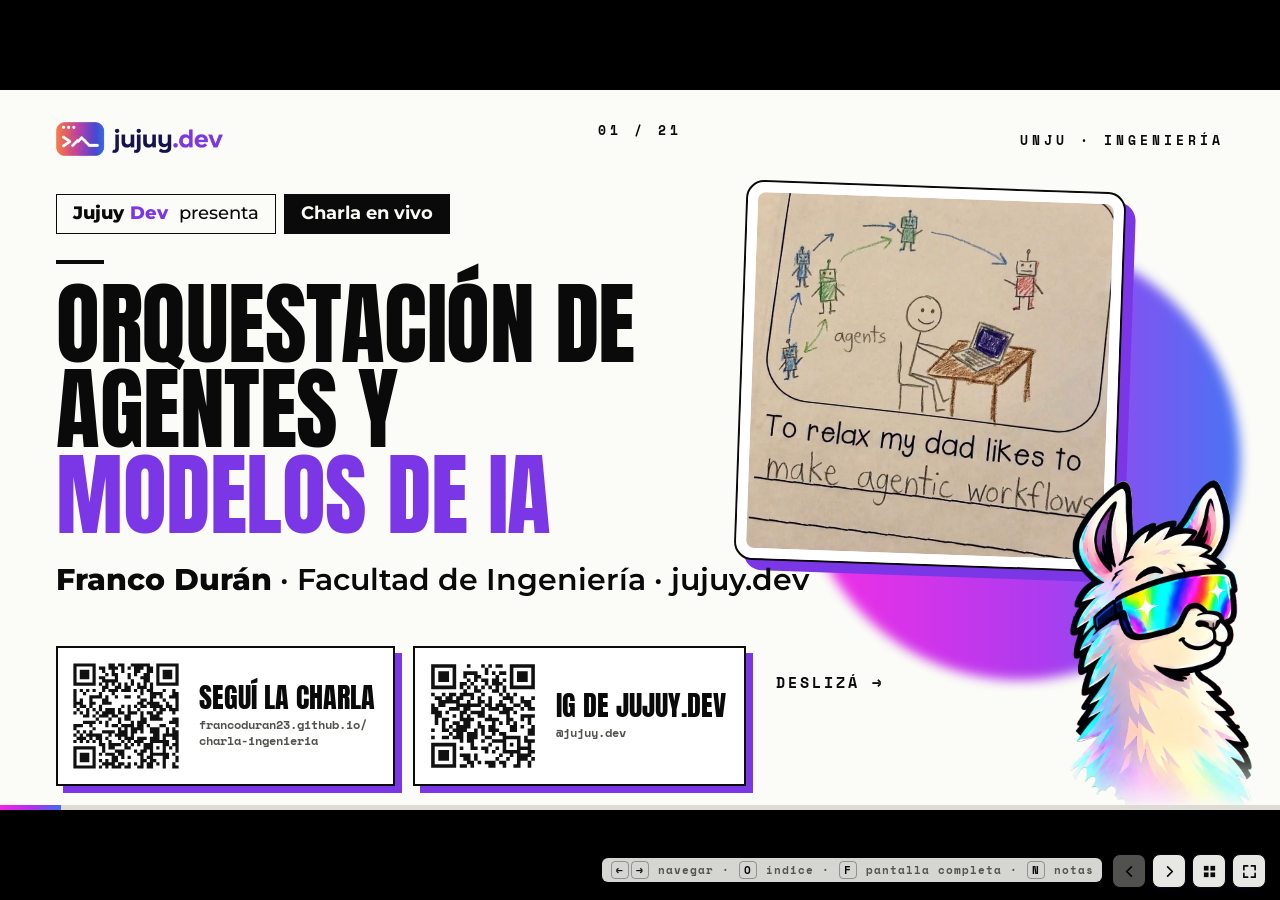
==== index.html @ 11186056 "Saca slide Plot twist" ====
<!doctype html><html lang="es-AR"><head><meta charset="utf-8"><meta name="viewport" content="width=device-width,initial-scale=1">
<title>Orquestación de agentes y modelos de IA — Franco Durán · Facultad de Ingeniería · jujuy.dev</title>
<meta name="description" content="Orquestación de agentes y modelos de IA — charla de Franco Durán (jujuy.dev) en la Facultad de Ingeniería de la UNJu.">
<meta property="og:title" content="Orquestación de agentes y modelos de IA — Franco Durán · jujuy.dev">
<link rel="icon" href="assets/jujuydev-isotipo.png">
<link rel="stylesheet" href="base.css?v=44"><link rel="stylesheet" href="charla.css?v=44">
<style>
/* 01 */
.s01 .copy{position:absolute;left:56px;top:104px;width:760px;z-index:3}
.s01 .tags{margin-bottom:26px}
.s01 h1{font-size:90px;margin-top:18px;line-height:.95}
.s01 .sub{margin-top:22px}
.s01 .orb{width:440px;height:440px;right:40px;top:150px;opacity:.95}
.s01 .photo{right:160px;top:96px;width:380px;height:380px;z-index:2;background:#fff;border:2px solid var(--ink);border-radius:var(--radius-tile);box-shadow:10px 10px 0 var(--violet);transform:rotate(2deg);overflow:visible}
.s01 .photo img{object-fit:contain;padding:10px;box-sizing:border-box;background:#fff;border-radius:var(--radius-tile)}
.s01 .llama{right:28px;bottom:0;height:330px;-webkit-mask-image:linear-gradient(180deg,#000 80%,transparent);mask-image:linear-gradient(180deg,#000 80%,transparent)}
.s01 .hint{position:absolute;left:776px;bottom:118px}
.s01 .qrs{position:absolute;left:56px;top:556px;display:flex;gap:18px;z-index:4}
.s01 .qr{display:flex;align-items:center;gap:14px;margin:0;background:#fff;border:2px solid var(--ink);padding:9px 18px 9px 9px;box-shadow:7px 7px 0 var(--violet)}
.s01 .qr img{display:block;width:118px;height:118px;image-rendering:pixelated;flex:none}
.s01 .qr b{display:block;white-space:nowrap;font:400 28px/1 var(--font-condensed);text-transform:uppercase}
.s01 .qr small{display:block;margin-top:6px;font:700 12px/1.3 var(--font-mono);color:var(--ink-muted)}
/* 03 */
.s03 .photo{left:56px;top:110px;width:360px;height:380px}
.s03 .photo img{object-position:40% 30%}
.s03 .orb{width:220px;height:220px;left:250px;top:340px;z-index:0}
.s03 .right{position:absolute;left:460px;top:100px;right:56px}
.s03 h2{font-size:80px}
.s03 .age{margin-top:10px}
.s03 ul{list-style:none;margin-top:18px;display:flex;flex-direction:column;gap:7px}
.s03 li{display:flex;gap:14px;align-items:baseline;font:600 22px/1.25 var(--font-sans)}
.s03 li i{font:700 13px/1 var(--font-mono);letter-spacing:2px;color:var(--violet);font-style:normal;min-width:30px}
.s03 li b{font-weight:800}
.s03 .wall{position:absolute;left:56px;right:56px;top:516px;display:flex;gap:22px;align-items:flex-start}
.s03 .grp{display:flex;flex-direction:column;gap:8px}
.s03 .grp .mono{font-size:12px;letter-spacing:3px;border-top:3px solid var(--ink);padding-top:8px}
.s03 .grp .mono.v{border-color:var(--violet);color:var(--violet)}
.s03 .grp .row{display:flex;gap:10px}
.s03 .lg{position:relative;width:120px;height:96px;border-radius:14px;background:var(--paper-raised);box-shadow:var(--shadow-tile);border:1.5px solid var(--line-soft)}
.s03 .lg img{object-fit:contain;padding:12px;background:var(--paper-raised)}
.s03 .lg.missing{display:none}
.s03 .lg.wide{width:158px}.s03 .lg.cj{width:164px;border:2px solid var(--violet);gap:8px}.s03 .lg.cj img{padding:0!important;width:58px!important;height:auto!important;max-height:44px!important;flex:none}.s03 .lg.cj b{font:800 19px/1 var(--font-sans);letter-spacing:-.5px}.s03 .lg.rip{width:130px}
.s03 .lg.missing .ph{padding:6px;gap:4px}
.s03 .lg.missing .ph b{font:400 22px/1 var(--font-condensed)}
.s03 .lg.missing .ph small{font-size:9px;letter-spacing:1px}
.s03 .lg.jdlogo{width:200px;display:flex;align-items:center;justify-content:center;border:2px solid var(--violet)}
.s03 .lg.jdlogo img{width:170px;height:auto;padding:0}
/* 05 */
.s05 .titletag{position:absolute;left:56px;top:96px;z-index:80;background:var(--ink);color:var(--on-ink);padding:14px 22px 10px;box-shadow:8px 8px 0 var(--violet);transform:rotate(-1.5deg)}
.s05 .titletag h2{font-size:66px;line-height:1}
.s05 .titletag .hl{color:var(--violet-soft)}
.s05 .logo{z-index:81;background:var(--paper);padding:4px 8px;border-radius:8px;left:48px}
.s05 .boom{position:absolute;inset:0;z-index:2}
.pol{position:absolute;margin:0;background:#fff;padding:9px 9px 34px;border-radius:14px;box-shadow:0 12px 26px rgba(20,19,77,.22),0 2px 4px rgba(0,0,0,.08);
 opacity:0;transform:translate(var(--fx),var(--fy)) scale(.15) rotate(0deg);transition:opacity .25s ease var(--d),transform .6s cubic-bezier(.2,1.5,.4,1) var(--d)}
.pol.on{opacity:1;transform:translate(0,0) scale(1) rotate(var(--r))}
.pol .media{position:relative;inset:auto;width:100%;height:100%;border-radius:9px;box-shadow:none}
.pol figcaption{position:absolute;left:10px;right:10px;bottom:7px;font:700 12px/1.15 var(--font-sans);white-space:nowrap;overflow:hidden;text-overflow:ellipsis}
.pol.fr{padding-bottom:12px}.pol.fr figcaption{display:none}.pol.fr:has(figcaption:not(:empty)){padding-bottom:40px}.pol.fr:has(figcaption:not(:empty)) figcaption{display:block;font-size:15px;font-weight:800;bottom:11px}.s05 .pol:has(.media.missing){display:none}
.pol.hi{padding-bottom:40px}.pol.hi figcaption{font-size:14px;bottom:9px;font-weight:800}
.pol.hi .media.missing{border:0;background:linear-gradient(135deg,var(--ink),var(--plum))}
.pol.hi .media.missing .ph b{color:#fff;font-size:24px}.pol.hi .media.missing .ph small{color:#b9b6c3;font-size:9px}
.pol .media.fancy.missing{border:0;background:var(--orb)}
.pol .media.fancy.missing .ph{padding:8px;gap:2px;background:url(assets/jujuydev-llama-hd.webp) center 80%/auto 120% no-repeat}
.pol .media.fancy.missing .ph b{font-size:44px;color:#fff;text-shadow:0 2px 0 rgba(0,0,0,.35);align-self:flex-start;margin:auto auto 0 0}
.pol .media.fancy.missing .ph small{display:none}
.pol .media.missing .ph{padding:10px 10px 12px;gap:4px}
.s03 .lg{width:96px;height:84px}.s03 .lg.jdlogo{width:176px}.s03 .lg.jdlogo img{width:150px}.s03 .wall{gap:16px}.s03 .grp .row{gap:8px}
.s03 .lg:not(.jdlogo){display:flex;align-items:center;justify-content:center;overflow:hidden}.s03 .lg:not(.jdlogo) img{position:static;display:block;max-width:100%;max-height:100%;width:auto;height:auto;padding:14px;box-sizing:border-box;object-fit:contain}.s03 .lg.wide{width:158px}.s03 .lg.cj{width:164px;border:2px solid var(--violet);gap:8px}.s03 .lg.cj img{padding:0!important;width:58px!important;height:auto!important;max-height:44px!important;flex:none}.s03 .lg.cj b{font:800 19px/1 var(--font-sans);letter-spacing:-.5px}.s03 .lg.rip{width:130px}
.s03 .lg.missing .ph b{font-size:20px}
.pol.hi .media.missing .ph b{font-size:17px;line-height:1.1}.pol.hi .media.missing .ph small{display:none}
.pol.hi .media.missing .ph:before{content:"📸";font-size:28px}
.s14 .neq{position:relative;display:inline-block}.s14 .neq:after{content:"";position:absolute;left:46%;top:8%;bottom:8%;width:5px;background:currentColor;transform:rotate(28deg)}
.s16 .chaos .q{left:230px;top:206px}
.slide figure.media.missing{display:none!important}
/* 06 */
.s06 .kick{position:absolute;left:56px;top:110px}
.s06 h2{position:absolute;left:56px;top:168px;width:820px;font-size:88px}
.s06 .lol{position:absolute;left:56px;top:372px;font:600 28px/1 var(--font-sans);color:var(--ink-muted)}
.s06 .list{position:absolute;left:56px;right:56px;bottom:60px}
.s06 .list .mono{margin-bottom:16px}
.s06 .chips{display:flex;gap:14px}
.s06 .chips .tag{font:400 36px/1 var(--font-condensed);text-transform:uppercase;padding:16px 24px;letter-spacing:0}
.s06 .chips .tag:before{content:"✓";font:700 22px/1 var(--font-mono);color:var(--violet);margin-right:6px}.s06 .chips .tag--violet:before{color:#fff}
.s06 .orb{width:300px;height:300px;right:70px;top:110px}
.s06 .llama{right:90px;top:70px;height:340px;transform:rotate(-6deg)}
.s06 .sticker{right:310px;top:110px}
/* 07 */
.s07 .q{position:absolute;left:56px;top:110px;width:600px}
.s07 .q h2{font-size:84px}
.s07 .a{position:absolute;left:56px;top:380px;width:600px}
.s07 .a .big{font:400 64px/.95 var(--font-condensed);text-transform:uppercase}
.s07 .meme{right:56px;top:116px;width:560px;height:504px}
/* 08 */
.s08 .head h2{font-size:72px}
.s08 .head .lead{margin-top:10px}
.s08 .tl{position:absolute;left:56px;right:56px;top:330px;height:220px}
.s08 .tl .line{position:absolute;left:30px;right:30px;top:30px;height:4px;background:var(--line-soft)}
.s08 .node{position:absolute;top:0;width:176px}
.s08 .node .dot{width:60px;height:60px;border-radius:50%;background:var(--ink);color:var(--on-ink);font:400 30px/60px var(--font-condensed);text-align:center}
.s08 .node p{margin-top:16px;font:700 20px/1.2 var(--font-sans)}
.s08 .node.me .dot{background:var(--orb);width:64px;height:64px;line-height:64px}
.s08 .node.me p{color:var(--violet);font-weight:800}
.s08 .yo{position:absolute;left:80px;top:12px;font-size:22px;padding:6px 12px}
.s08 .punch{position:absolute;left:56px;right:56px;bottom:56px;font:400 54px/1 var(--font-condensed);text-transform:uppercase}
/* 06: timeline vertical a la izquierda + captura grande que cambia en cada paso */
.s08 .tl{left:56px;right:auto;top:262px;width:540px;height:330px}
.s08 .tl .line{left:21px;right:auto;top:20px;bottom:24px;width:4px;height:auto}
.s08 .node{position:absolute;left:0!important;width:540px;display:flex;align-items:center;gap:16px}
.s08 .node:nth-child(2){top:0}.s08 .node:nth-child(3){top:68px}.s08 .node:nth-child(4){top:136px}.s08 .node:nth-child(5){top:204px}.s08 .node:nth-child(6){top:272px}
.s08 .node .dot{flex:none;width:46px;height:46px;font-size:24px;line-height:46px}
.s08 .node.me .dot{width:46px;height:46px;line-height:46px}
.s08 .node p{margin:0;font-size:22px;white-space:nowrap}
.s08 .yo{position:static;flex:none;font-size:18px;padding:5px 10px}
.s08 .shot{left:612px;top:250px;width:614px;height:345px;border-radius:14px;background:transparent;box-shadow:10px 10px 0 var(--violet),var(--shadow-tile)}
.s08 .shot img{object-fit:contain}
.s08 .node.q p.qm{font:400 64px/1 var(--font-condensed);color:var(--violet);margin-top:-6px;text-shadow:4px 4px 0 rgba(123,55,229,.18)}
.s08 .mystery{position:absolute;overflow:hidden;background:var(--ink);border:2px solid var(--ink);display:flex;align-items:center;justify-content:center}
.s08 .mystery .mbar{position:absolute;left:0;right:0;top:0;height:34px;background:#1b1a24;display:flex;align-items:center;gap:7px;padding:0 12px}
.s08 .mystery .mbar i{width:11px;height:11px;border-radius:50%;border:1.5px solid #000;background:#555}
.s08 .mystery b{font:400 230px/1 var(--font-condensed);background:var(--orb);-webkit-background-clip:text;background-clip:text;color:transparent;margin-top:30px}
/* 09 */
.s09 .head h2{font-size:68px}
.s09 ol{position:absolute;left:56px;top:204px;width:540px;list-style:none;display:flex;flex-direction:column;gap:12px}
.s09 li{display:flex;align-items:center;gap:16px;font:400 46px/1 var(--font-condensed);text-transform:uppercase}
.s09 li i{font:700 15px/1 var(--font-mono);font-style:normal;width:40px;height:40px;border:1.5px solid var(--ink);display:flex;align-items:center;justify-content:center}
.s09 li{align-items:flex-start;font-size:42px}.s09 li i{margin-top:2px;flex:none}.s09 li small{display:block;margin-top:4px;font:600 17px/1.25 var(--font-sans);text-transform:none;color:var(--ink-muted);max-width:480px}.s09 li.pum small{color:var(--violet);font-weight:800;font-size:20px}
.s09 li.pum{color:var(--violet)} .s09 li.pum i{background:var(--violet);color:#fff;border-color:var(--violet)}
.s09 .neg{left:560px;top:206px;width:320px;height:440px;transform:rotate(-2deg)}
.s09 .pos{right:56px;top:226px;width:320px;height:440px;transform:rotate(2deg);z-index:2}
.s09 .pos.missing{border-color:var(--violet)}
.s09 .pos{z-index:4}
.s09 .tif{left:700px;top:196px;width:380px;height:500px;z-index:3;border:8px solid #fff;box-shadow:12px 12px 0 var(--violet),var(--shadow-tile);transform-origin:center}
.s09 .tif img{object-position:50% 40%}
.s09 .tif.pop{transform:rotate(2.5deg) scale(.6)}.s09 .tif.pop.on{transform:rotate(2.5deg) scale(1)}
/* 07 paso 1: frases del miedo (anónimas) */
.s09 .fear{position:absolute;z-index:5;width:400px;display:flex;gap:12px;align-items:flex-start;background:var(--paper-raised);border:2px solid var(--ink);border-radius:16px 16px 16px 4px;padding:14px 16px;box-shadow:6px 6px 0 var(--ink);transform:rotate(var(--r)) scale(.6);transition-delay:var(--d)}
.s09 .fear.on{transform:rotate(var(--r)) scale(1)}
.s09 .fear .av{flex:none;width:38px;height:38px;border-radius:50%;background:var(--line-soft);position:relative;overflow:hidden}
.s09 .fear .av:before{content:"";position:absolute;left:12px;top:7px;width:14px;height:14px;border-radius:50%;background:#a9a69e}
.s09 .fear .av:after{content:"";position:absolute;left:6px;top:24px;width:26px;height:22px;border-radius:50%;background:#a9a69e}
.s09 .fear p{font:700 21px/1.25 var(--font-sans)}
.s09 .fear .ic{display:block;margin-top:6px;font:700 12px/1 var(--font-mono);letter-spacing:3px;color:var(--ink-muted)}
.s09:has(.tif.on) .fear.on{opacity:0;transform:rotate(var(--r)) scale(.9);transition-delay:0s}
/* 10 */
.s10 .head h2{font-size:72px}
.s10 .flow{position:absolute;left:56px;top:214px;width:720px;display:flex;flex-direction:column;gap:14px}
.s10 .flow .tag{font:700 25px/1.2 var(--font-sans);padding:11px 20px;align-self:flex-start}
.s10 .flow .tag:nth-child(2){margin-left:40px}.s10 .flow .tag:nth-child(3){margin-left:80px}.s10 .flow .tag:nth-child(4){margin-left:120px}
.s10 .flow .arr{font:700 18px/1 var(--font-mono);color:var(--violet);padding-left:22px}
.s10 .from{position:absolute;left:56px;bottom:112px;width:720px;font:400 40px/1 var(--font-condensed);text-transform:uppercase}
.s10 .end{position:absolute;left:56px;bottom:52px;width:740px}
.s10 .photo{right:66px;top:196px;width:380px;height:420px;transform:rotate(1.5deg);z-index:2}
.s10 .sala{left:930px;top:528px;width:300px;height:170px;transform:rotate(-3deg);z-index:3;border:6px solid #fff}
.s10 .orb{width:220px;height:220px;right:20px;top:150px;z-index:0}
/* 11 */
.s11 .q{position:absolute;left:56px;top:120px;width:620px}
.s11 .q h2{font-size:84px}
.s11 .a{position:absolute;left:56px;top:390px;width:600px}
.s11 .a .lead{font-size:34px}
.s11 .a .big{font:400 92px/.9 var(--font-condensed);text-transform:uppercase;margin-top:8px}
.s11 .meme{right:56px;top:100px;width:500px;height:560px}
.s11 .meme{display:none!important} /* el lugar de la derecha es para los logos */
.s11 .tools{position:absolute;left:700px;right:56px;top:112px;bottom:76px;display:flex;flex-direction:column;justify-content:center;gap:28px}
.s11 .tl{display:flex;align-items:center;gap:30px;padding:26px 34px;border-radius:18px;background:var(--paper-raised);box-shadow:var(--shadow-tile);border:1.5px solid var(--line-soft)}
.s11 .tl.orca{border:2px solid var(--violet);box-shadow:10px 10px 0 var(--violet),var(--shadow-tile)}
.s11 .tl img{width:168px;height:168px;border-radius:30px;display:block;flex:none}
.s11 .tl b{display:block;font:400 76px/1 var(--font-condensed);text-transform:uppercase}
.s11 .tl small{display:block;margin-top:8px;font:700 17px/1 var(--font-mono);letter-spacing:1px;color:var(--ink-muted)}
/* sub-sección agentes */
.ag .credit{position:absolute;left:56px;bottom:22px;font-size:11px;letter-spacing:2px;color:var(--ink-muted);z-index:6}
.ag .head h2{font-size:70px}
.ag .head .lead{margin-top:6px;font-size:24px}
.nbox{position:absolute;z-index:2;border:2px solid var(--ink);background:var(--paper-raised);border-radius:14px;display:flex;align-items:center;justify-content:center;text-align:center;font:400 30px/1 var(--font-condensed);text-transform:uppercase;box-shadow:var(--shadow-tile)}
.nbox.k{background:var(--ink);color:#fff}.nbox.v{background:var(--violet);border-color:var(--violet);color:#fff}
.nbox small{display:block;font:600 16px/1.2 var(--font-sans);text-transform:none;margin-top:4px}
.ag svg.wires{position:absolute;left:0;top:0;width:1280px;height:720px;z-index:1;pointer-events:none}
.ag svg.wires path,.ag svg.wires line{fill:none;stroke:var(--ink);stroke-width:2.5}
.ag svg.wires .vio{stroke:var(--violet)}
.ag svg.wires .dash{stroke-dasharray:7 7}
.ag .colh{position:absolute;font:700 14px/1 var(--font-mono);letter-spacing:4px;text-transform:uppercase}
/* 12 modelo vs agente */
.s12 .divider{position:absolute;left:520px;top:236px;width:2px;height:380px;background:var(--line-soft)}
.s12 .punch{position:absolute;left:56px;right:56px;bottom:62px;font:400 40px/1.05 var(--font-condensed);text-transform:uppercase}
/* 13 harness */
.s13 .left{position:absolute;left:56px;top:110px;width:520px}
.s13 .left .big{font:400 66px/1 var(--font-condensed);text-transform:uppercase}
.s13 .left .big+.big{margin-top:26px}
.s13 .stack{position:absolute;left:640px;right:56px;top:96px;display:flex;flex-direction:column;gap:8px}
.s13 .stack div{display:flex;align-items:center;gap:16px;border-bottom:1.5px solid var(--line-soft);padding:8px 4px;font:400 40px/1 var(--font-condensed);text-transform:uppercase}
.s13 .stack div i{font:700 26px/1 var(--font-mono);font-style:normal;color:var(--violet);width:26px}
.s13 .stack div span{font:600 18px/1.2 var(--font-sans);text-transform:none;color:var(--ink-muted);margin-left:auto;text-align:right}
.s13 .stack .tot{background:var(--ink);color:#fff;border:0;border-radius:12px;padding:12px 16px;margin-top:6px}
.s13 .stack .tot i{color:var(--violet-soft)} .s13 .stack .tot span{color:#d8d6ce}
.s16 .models{position:absolute;left:56px;top:508px;width:540px;z-index:4}
.s16 .models .mh{font-size:12px;letter-spacing:3px;border-top:3px solid var(--ink);padding-top:8px;margin-bottom:12px;width:300px}
.s16 .mchips{display:flex;flex-wrap:wrap;gap:10px 10px;align-items:center}
.s16 .mchips .tag{font-size:18px;padding:7px 12px;transition-delay:var(--d,0s)}
.s16 .mchips .jev{position:relative;font-size:24px;padding:10px 18px;box-shadow:5px 5px 0 var(--ink);transform:rotate(-3deg) scale(.6)}
.s16 .mchips .jev.on{transform:rotate(-3deg) scale(1)}
.s16 .mchips .jev em{position:absolute;left:calc(100% + 14px);top:2px;font:400 20px/1 var(--font-condensed);font-style:normal;text-transform:uppercase;background:var(--ink);color:#fff;padding:5px 9px;transform:rotate(8deg);white-space:nowrap}
/* 14 orquestar */
.s14 .col{position:absolute;top:236px;width:540px;height:300px}
.s14 .no{left:56px}.s14 .si{right:56px}
.s14 .col .colh{left:0;top:0}
.s14 .col svg{position:absolute;left:0;top:30px;width:540px;height:200px}
.s14 .col p{position:absolute;left:0;top:236px;width:540px;font:700 28px/1.2 var(--font-sans)}
.s14 .no p{color:var(--ink-muted);font-style:italic;font-weight:600}
.s14 .si p b{color:var(--violet)}
.s14 .punch{position:absolute;left:56px;right:56px;bottom:56px;display:flex;justify-content:flex-end}
.s14 .punch span{font:400 44px/1 var(--font-condensed);text-transform:uppercase;background:var(--ink);color:#fff;padding:10px 18px;transform:rotate(-1deg)}
.s14 .punch span b{color:var(--violet-soft);font-weight:400}
/* 15 worktrees */
.s15 .boom{position:absolute;left:96px;top:600px;font:400 34px/1 var(--font-condensed);text-transform:uppercase;color:#d23}
.s15 .tagline{position:absolute;right:56px;bottom:56px;font:400 34px/1 var(--font-condensed);text-transform:uppercase}
/* 16 orca */
.s16 .left{position:absolute;left:56px;top:100px;width:500px}
.s16 .left .orca{font:400 96px/1 var(--font-condensed);text-transform:uppercase}
.s16 .left .lead{font-size:26px;margin-top:4px}
.s16 .left .worker{margin-top:20px;border-left:4px solid var(--violet);padding-left:16px;font:600 24px/1.3 var(--font-sans)}
.s16 .left .worker b{font:400 34px/1 var(--font-condensed);text-transform:uppercase;display:block;margin-bottom:4px}
.s16 .chaos{position:absolute;left:600px;top:110px;width:624px;height:250px}
.s16 .chaos .t{position:absolute;font:700 14px/1 var(--font-mono);border:1.5px solid var(--ink);padding:6px 10px;background:var(--paper-raised)}
.s16 .chaos .q{position:absolute;left:150px;top:200px;font:400 40px/1 var(--font-condensed);text-transform:uppercase;color:var(--ink-muted)}
.s16 .panel{position:absolute;left:600px;top:384px;width:624px;height:250px;border:2px solid var(--ink);border-radius:var(--radius-tile);background:var(--paper-raised);box-shadow:var(--shadow-tile);overflow:hidden}
.s16 .panel .ph{position:absolute;left:0;right:0;top:0;height:44px;background:var(--ink);color:#fff;display:flex;align-items:center;padding:0 16px;font:400 24px/1 var(--font-condensed);letter-spacing:1px}
.s16 .panel .cols{position:absolute;left:0;right:0;top:44px;bottom:0;display:flex}
.s16 .panel .cols div{flex:1;border-right:1.5px solid var(--line-soft);display:flex;flex-direction:column;align-items:center;justify-content:center;gap:10px;font:400 44px/1 var(--font-condensed)}
.s16 .panel .cols div:last-child{border-right:0}
.s16 .panel .cols div small{font:700 15px/1 var(--font-sans);background:var(--violet);color:#fff;padding:6px 10px}
/* 15 */
.s18 .head h2{font-size:68px}
.s18 .left{position:absolute;left:56px;top:352px;width:560px}
.s18 .lesson{position:absolute;left:56px;bottom:56px;width:560px;border:2px solid var(--violet);padding:20px 22px;background:var(--paper-raised)}
.s18 .lesson .mono{color:var(--violet);margin-bottom:8px}
.s18 .lesson p{font:700 28px/1.25 var(--font-sans)}
.s18 .meme{right:56px;top:100px;width:540px;height:560px}
.s18 .punch{position:absolute;right:56px;top:250px;width:560px;z-index:5;background:var(--ink);color:#fff;padding:30px 34px;font:400 60px/1.02 var(--font-condensed);text-transform:uppercase;box-shadow:12px 12px 0 var(--violet)}.s18 .punch.pop{transform:rotate(-2deg) scale(.7)}.s18 .punch.pop.on{transform:rotate(-2deg) scale(1)}.s18 .punch .hl{color:#b794ff}
/* 19 comunidades (mapa) */
.s19 .left{position:absolute;left:56px;top:110px;width:380px;z-index:3}
.s19 .left h2{font-size:64px}
.s19 .born{position:absolute;left:56px;bottom:56px;width:370px;font:700 23px/1.3 var(--font-sans);border-left:4px solid var(--violet);padding-left:16px;z-index:3}
.s19 svg.net{position:absolute;left:0;top:0;width:1280px;height:720px;z-index:1}
.s19 svg.net line{stroke:var(--ink);stroke-width:2;stroke-dasharray:6 6;opacity:0;transition:opacity .4s}
.s19 svg.net line.on{opacity:.45}
.s19 .nd{position:absolute;z-index:2;white-space:nowrap}
.s19 .me{font:400 34px/1 var(--font-condensed);text-transform:uppercase;background:var(--ink);color:#fff;padding:14px 22px;border-radius:999px;z-index:3}
.s19 .cm{display:flex;align-items:center;gap:10px;background:var(--paper-raised);border:1.5px solid var(--ink);border-radius:14px;padding:7px 12px 7px 8px;font:800 17px/1 var(--font-sans);box-shadow:var(--shadow-tile)}
.s19 .cm img{height:38px;width:38px;object-fit:contain;border-radius:8px}
.s19 .cm img.wide{width:auto;height:22px;border-radius:0}
.s19 .cm .ini{width:38px;height:38px;border-radius:8px;background:var(--orb);color:#fff;font:400 18px/38px var(--font-condensed);text-align:center}
.s19 .cm.st{border-color:var(--violet);border-width:2px}
.s19 .person{font:700 16px/1 var(--font-sans);background:var(--paper-raised);border:1.5px solid var(--ink);border-radius:999px;padding:8px 14px}
.s19 .jd{background:var(--paper-raised);border:2px solid var(--violet);padding:10px 16px;display:flex;align-items:center;gap:10px;font:800 21px/1 var(--font-sans);box-shadow:var(--shadow-tile);border-radius:14px}
.s19 .jd img{height:32px}
.s19 .orb{width:200px;height:200px;left:760px;top:290px;opacity:.35;z-index:0}
/* 17 */
.s20 .left{position:absolute;left:56px;top:110px;width:540px}
.s20 .lock{width:150px;height:170px;position:relative;transform:scale(.7);transform-origin:0 100%;margin-top:-30px}
.s20 .lock .body{position:absolute;left:0;bottom:0;width:150px;height:110px;background:var(--ink);border-radius:16px;display:flex;align-items:center;justify-content:center}
.s20 .lock .body i{width:22px;height:34px;border-radius:11px;background:var(--paper)}
.s20 .lock .shackle{position:absolute;left:28px;top:0;width:94px;height:110px;border:16px solid var(--ink);border-bottom:0;border-radius:50px 50px 0 0;transform-origin:78px 100%;transition:transform .6s cubic-bezier(.3,1.5,.5,1)}
.s20 .lock.on .shackle{transform:translateY(-26px) rotate(28deg)}
.s20 .lock.on .body{background:var(--violet)}
.s20 .lock .body{transition:background .4s}
.s20 h2{font-size:76px;margin-top:16px}
.s20 .now{margin-top:22px;font-size:28px}
.s20 .right{position:absolute;left:640px;right:56px;top:96px}
.s20 .gb{background:var(--ink);color:#fff;border-radius:var(--radius-tile);padding:20px 24px;display:flex;justify-content:space-between;align-items:center}
.s20 .gb b{font:400 50px/1 var(--font-condensed);text-transform:uppercase;display:flex;align-items:center;gap:14px}.s20 .gb .gbi{width:46px;height:46px;flex:none;display:block}
.s20 .gb span{font:600 19px/1.3 var(--font-sans);text-align:right;color:#d8d6ce}
.s20 .chips{display:flex;flex-wrap:wrap;gap:8px;margin-top:16px}
.s20 .chips .tag{font-size:19px;font-weight:700}.s20 .chips .tag:not(.tag--violet){background:var(--paper-raised)}
/* 18 */
.s21 .head h2{font-size:60px}
.s21 .row{position:absolute;left:56px;right:56px;top:200px;bottom:44px}
.s21 .row .media{top:0;bottom:0;width:calc((100% - 48px)/4)}
.s21 .row{display:flex;gap:16px}.s21 .row .media{position:relative;inset:auto;left:auto;right:auto;flex:1 1 0;height:100%;width:auto}
.s21 .p1{left:0}.s21 .p2{left:calc((100% - 48px)/4 + 16px)}.s21 .p3{left:calc((100% - 48px)/2 + 32px)}.s21 .p4{right:0}
/* 19 */
.s22 .left{position:absolute;left:56px;top:110px;width:700px;z-index:3}
.s22 h2{font-size:96px}
.s22 .lead{margin-top:22px;font-size:27px;width:660px}
.s22 .dare{margin-top:22px;font:400 38px/1.05 var(--font-condensed);text-transform:uppercase;color:var(--violet);width:720px}
.s22 .sign{position:absolute;right:56px;top:172px;display:flex;align-items:center;gap:12px;z-index:3}
.s22 .sign .tag--solid{font-size:24px}
.s22 .orb{width:420px;height:420px;right:40px;top:230px}
.s22 .llama{right:70px;bottom:0;height:470px}
.s22 .gracias{position:absolute;right:56px;top:96px;font:400 64px/1 var(--font-condensed);text-transform:uppercase;z-index:5}
.s25 .par{position:absolute;left:284px;top:262px;width:212px;height:256px;border:2px dashed var(--violet);border-radius:18px;z-index:1}
.s25 .par span{position:absolute;left:50%;top:-15px;transform:translateX(-50%);white-space:nowrap;background:var(--violet);color:#fff;font:700 13px/1 var(--font-mono);letter-spacing:2px;text-transform:uppercase;padding:7px 10px;border-radius:6px}
.s25 .legend{position:absolute;left:56px;right:56px;top:604px;display:grid;grid-template-columns:1fr 1fr 1fr 1.45fr;gap:12px}
.s25 .lg{background:var(--paper-raised);border:1.5px solid var(--line-soft);border-radius:12px;box-shadow:var(--shadow-tile);padding:8px 14px;font:600 15px/1.25 var(--font-sans);color:var(--ink-muted)}
.s25 .lg b{display:block;white-space:nowrap;font:400 21px/1 var(--font-condensed);text-transform:uppercase;color:var(--ink);margin-bottom:4px}
.s25 .lg:last-child b{color:var(--violet)}
.s25 .fix{position:absolute;left:0;right:0;top:532px;width:auto;text-align:center;white-space:nowrap;font:700 14px/1 var(--font-mono);letter-spacing:1px;text-transform:uppercase;color:var(--violet);z-index:3}.s25 .fix{left:auto;right:auto;left:50%;transform:translateX(-50%);background:var(--paper);padding:4px 10px}
.s25 .fix b{display:inline-block;font-size:18px}
.s25 .rv{border-color:var(--violet)}
.s25 .msg{position:absolute;left:0;right:0;top:566px;text-align:center;font:600 22px/1.2 var(--font-sans)}.s25 .msg b{color:var(--violet)}
.fdot.back{animation-name:jd-back}
@keyframes jd-back{0%,55%{offset-distance:0%;opacity:0}58%{opacity:1}84%{opacity:1;offset-distance:100%}88%,100%{offset-distance:100%;opacity:0}}
.s25 .redo{position:absolute;z-index:3;border-radius:14px;pointer-events:none}
.s25 .redo:before{content:"";position:absolute;inset:-7px;border:3px solid var(--violet);border-radius:18px;box-shadow:0 0 22px rgba(123,55,229,.55);opacity:0;animation:jd-redo 3.4s ease-out infinite}
.s25 .redo span{position:absolute;right:-8px;top:-14px;background:var(--violet);color:#fff;font:700 11px/1 var(--font-mono);letter-spacing:1px;text-transform:uppercase;padding:4px 6px;border-radius:5px;opacity:0;animation:jd-redo 3.4s ease-out infinite}
@keyframes jd-redo{0%,84%{opacity:0}88%,97%{opacity:1}100%{opacity:0}}
.s25 .spin{animation:jd-spin 1.3s linear infinite}
@keyframes jd-spin{to{transform:rotate(360deg)}}
/* ── animaciones en loop (solo en la slide activa; corren siempre, también con “Reducir movimiento”: es una charla) ── */
.s14 .whip{position:absolute;left:40px;top:522px;width:540px;height:187px;overflow:visible;z-index:3}
.whip .arm{transform-box:view-box;transform-origin:74px 90px;animation:jd-arm 2.4s cubic-bezier(.5,0,.3,1) infinite}
.whip .chas{transform-box:view-box;transform-origin:205px 45px;animation:jd-chas 2.4s ease-out infinite}
.whip .bot{animation:jd-jump 2.4s ease-out infinite;animation-delay:calc(var(--i)*.04s)}
.whip .drop{animation:jd-drop 2.4s ease-out infinite;animation-delay:calc(var(--i)*.04s)}
.whip .pg{transform-box:fill-box;transform-origin:0 50%;animation:jd-prog 2.4s linear infinite;animation-delay:calc(var(--i)*-.05s)}
.whip .key{animation:jd-key .32s steps(2) infinite}.whip .k2{animation-delay:-.11s}.whip .k3{animation-delay:-.2s}
.whip .bot:nth-child(odd) .key{animation-duration:.26s}
@keyframes jd-arm{0%{transform:rotate(-14deg)}24%{transform:rotate(-24deg)}31%{transform:rotate(5deg)}40%{transform:rotate(-4deg)}100%{transform:rotate(-14deg)}}
@keyframes jd-chas{0%,29%{opacity:0;transform:scale(.4)}33%{opacity:1;transform:scale(1.18)}46%{opacity:1;transform:scale(1)}58%,100%{opacity:0;transform:scale(1)}}
@keyframes jd-jump{0%,30%{transform:translateY(0)}35%{transform:translateY(-10px)}43%{transform:translateY(0)}48%{transform:translateY(-3px)}54%,100%{transform:translateY(0)}}
@keyframes jd-drop{0%,31%{opacity:0;transform:translate(0,-4px)}36%{opacity:1;transform:translate(0,0)}70%{opacity:1;transform:translate(2px,8px)}80%,100%{opacity:0;transform:translate(2px,12px)}}
@keyframes jd-prog{0%{transform:scaleX(.06)}30%{transform:scaleX(.2)}46%{transform:scaleX(.72)}88%{transform:scaleX(1)}96%{transform:scaleX(1)}100%{transform:scaleX(.06)}}
@keyframes jd-key{0%{opacity:1}100%{opacity:.15}}
.fdot{position:absolute;left:0;top:0;width:24px;height:24px;z-index:6;border-radius:50%;background:var(--violet);border:2px solid #fff;box-shadow:0 0 0 5px rgba(123,55,229,.3),0 0 18px rgba(123,55,229,.7);border-width:3px;offset-rotate:0deg;offset-distance:0%;animation:jd-flow var(--t,3s) linear infinite var(--dl,0s)}
.fdot.red{background:#d23;box-shadow:0 0 0 4px rgba(221,34,51,.25)}
@keyframes jd-loop{0%{offset-distance:0%}100%{offset-distance:100%}}
@keyframes jd-flow{0%{offset-distance:0%;opacity:0}6%{opacity:1}90%{opacity:1}100%{offset-distance:100%;opacity:0}}
.s25 .ping{animation:jd-ping 3.2s ease-out infinite}
@keyframes jd-ping{0%,84%{transform:scale(1)}90%{transform:scale(1.1)}97%,100%{transform:scale(1)}}
.s15 .boom.shake{animation:jd-shake 1.8s ease-in-out infinite;transform-origin:30% 60%}
@keyframes jd-shake{0%,82%{transform:none}86%{transform:translateX(-5px) rotate(-3deg) scale(1.08)}90%{transform:translateX(5px) rotate(3deg) scale(1.08)}94%{transform:translateX(-3px) rotate(-1deg)}100%{transform:none}}
.slide:not(.active) .whip *,.slide:not(.active) .fdot,.slide:not(.active) .ping,.slide:not(.active) .shake,.slide:not(.active) .spin,.slide:not(.active) .redo:before,.slide:not(.active) .redo span{animation-play-state:paused}
.s24 .head h2{font-size:76px}.s24 .head .lead{margin-top:6px}
.s24 .qrs{position:absolute;left:0;right:0;top:244px;display:flex;justify-content:center;gap:64px;z-index:3}
.s24 .qr{width:330px;margin:0;background:#fff;border:2px solid var(--ink);padding:16px;box-shadow:12px 12px 0 var(--violet);transition-delay:var(--d,0s)}
.s24 .qr img{display:block;margin:0 auto;width:268px;height:268px;image-rendering:pixelated}
.s24 .qr figcaption{margin-top:10px;text-align:center}
.s24 .qr b{display:block;white-space:nowrap;font:400 29px/1.05 var(--font-condensed);text-transform:uppercase}
.s24 .qr small{display:block;margin-top:6px;font:700 14px/1.2 var(--font-mono);color:var(--ink-muted)}
.s22 .qrs{position:absolute;left:740px;top:224px;display:flex;gap:22px;z-index:6}
.s22 .qr{width:222px;margin:0;background:#fff;border:2px solid var(--ink);padding:12px 12px 12px;box-shadow:8px 8px 0 var(--violet);transition-delay:var(--d,0s)}
.s22 .qr img{display:block;width:196px;height:196px;image-rendering:pixelated}
.s22 .qr figcaption{margin-top:8px;text-align:center}
.s22 .qr b{display:block;font:400 25px/1.05 var(--font-condensed);text-transform:uppercase}
.s22 .qr small{display:block;margin-top:4px;font:700 12px/1.2 var(--font-mono);color:var(--ink-muted)}
.s22 .llama,.s22 .orb{transition:transform .5s ease,opacity .4s ease;transform-origin:100% 100%}
.s22:has(.qr.on) .llama{transform:scale(.42)}
.s22:has(.qr.on) .orb{opacity:0}
.s03 .lg.sx{width:360px!important;height:128px!important;border:2px solid var(--violet)}.s03 .lg.sx img{padding:8px 14px!important}
/* bloque producto */
.pr .kicker{}
.pr .cols{position:absolute;left:56px;right:56px;top:250px;display:grid;grid-template-columns:1fr 1fr;gap:14px 40px;z-index:3}
.pr ol,.pr ul{list-style:none;margin:0;padding:0}
.pr .it{display:flex;gap:14px;align-items:baseline;font:600 25px/1.3 var(--font-sans);padding:10px 0;border-top:1.5px solid var(--line-soft)}
.pr .it i{font:700 15px/1 var(--font-mono);color:var(--violet);font-style:normal;min-width:30px}
.pr .it small{font:500 15px/1 var(--font-mono);color:var(--ink-muted);margin-left:auto;white-space:nowrap;padding-left:12px}
.pr.s32 .display{font-size:clamp(28px,3.2vw,42px);line-height:1.05}
.pr.s32 .head{max-width:92%}
.pr .foot{position:absolute;left:56px;bottom:40px;font:500 14px/1 var(--font-mono);letter-spacing:2px;color:var(--ink-muted);text-transform:uppercase}
.pr .punch2{position:absolute;left:56px;right:56px;bottom:84px;font:600 28px/1.3 var(--font-sans)}
.pr .foda{position:absolute;left:56px;width:760px;top:240px;display:grid;grid-template-columns:1fr 1fr;gap:12px}
.pr .q{border:1.5px solid var(--ink);padding:14px 18px;font:600 20px/1.3 var(--font-sans);min-height:120px}
.pr .q b{display:block;font:400 34px/1 var(--font-condensed);text-transform:uppercase;margin-bottom:6px}
.pr .q.v{border-color:var(--violet)}.pr .q.v b{color:var(--violet)}
.pr .err{position:absolute;left:860px;right:56px;top:240px}
.pr .err .it{font-size:21px}
.pr .quote{position:absolute;left:96px;right:96px;top:250px;font:400 64px/1.1 var(--font-condensed);text-transform:uppercase}
</style></head><body>
<div class="stage">

<!-- 01 PORTADA -->
<section class="slide s01" data-title="Portada">
 <img class="logo" src="assets/jujuydev-logo.webp" alt="jujuy.dev"><div class="kicker">UNJu · Ingeniería</div>
 <div class="copy">
  <div class="tags"><span class="tag"><b>Jujuy</b><span class="v">Dev</span>&nbsp;presenta</span><span class="tag tag--solid">Charla en vivo</span></div>
  <div class="bar"></div>
  <h1 class="display">Orquestación de<br>agentes y<br><span class="hl">modelos de IA</span></h1>
  <div class="lead sub"><b>Franco Durán</b> · Facultad de Ingeniería · jujuy.dev</div>
 </div>
 <div class="orb"></div>
 <figure class="media photo kid"><img src="assets/memes/01-dad-agentic-workflows.jpg" alt="Dibujo de un nene con crayones: “To relax my dad likes to make agentic workflows”"></figure>
 <img class="llama" src="assets/jujuydev-llama-hd.webp" alt="">
 <div class="qrs">
  <figure class="qr"><img src="assets/qr/charla.svg" alt="QR a la charla online"><figcaption><b>Seguí la charla</b><small>francoduran23.github.io/<br>charla-ingenieria</small></figcaption></figure>
  <figure class="qr"><img src="assets/qr/ig-jujuydev.svg" alt="QR al Instagram de jujuy.dev"><figcaption><b>IG de jujuy.dev</b><small>@jujuy.dev</small></figcaption></figure>
 </div>
 <div class="mono hint">Deslizá →</div>
 <aside class="notes"><p>¡Buenas! Soy Franco Durán, de jujuy.dev.</p><p>Cuando estaba armando esta charla, que es súper importante para mí, no sabía si hacerla muy técnica, muy por arriba, más práctica, más teórica o más sentimental…</p><p>Estar parado acá, en la facultad donde me gradué, era impensable hace unos meses. Si no fuera por el libre albedrío, los modelos de IA y la orquestación de agentes, no estaría acá.</p></aside>
</section>

<!-- 02 QUIÉN SOY -->
<section class="slide s03" data-title="Quién soy">
 <img class="logo" src="assets/jujuydev-logo.webp" alt="jujuy.dev">
 <div class="kicker">Quién soy</div>
 <div class="orb"></div>
 <figure class="media photo" data-label="FOTO: Franco (perfil)"><img src="assets/fotos/03-franco-perfil.jpg" alt="Franco Durán"></figure>
 <div class="right">
  <div class="bar"></div><h2 class="display">Franco <span class="hl">Durán</span></h2>
  <div class="tags age"><span class="tag tag--solid">26 años</span><span class="tag">Jujuy, Argentina</span></div>
  <ul>
   <li class="step" data-step="1"><i>01</i><span><b>Builder Ambassador</b> · SpaceX AI Community</span></li>
   <li class="step" data-step="2"><i>02</i><span>Lic. en <b>Tecnologías de la Información</b></span></li>
   <li class="step" data-step="2"><i>03</i><span>Consultor en <b>automatización de procesos e IA</b></span></li>
   <li class="step" data-step="3"><i>04</i><span>Founder de <b>jujuy.dev</b> · +700 entusiastas tech</span></li>
   <li class="step" data-step="4"><i>05</i><span>Embajador de redes blockchain · charlas</span></li>
   <li class="step" data-step="4"><i>06</i><span>Organizo y hosteo <b>hackatones web2 y web3</b></span></li>
  </ul>
 </div>
 <div class="wall">
  <div class="grp step" data-step="1"><div class="mono v">Builder Ambassador</div><div class="row"><div class="lg sx"><img src="assets/logos/spacexai-wordmark.svg" alt="SpaceX AI"></div></div></div>
  <div class="grp step" data-step="3"><div class="mono">Founder</div><div class="row"><div class="lg jdlogo"><img src="assets/jujuydev-logo.webp" alt="jujuy.dev"></div></div></div>
  <div class="grp step" data-step="4"><div class="mono">Embajador · charlas · hackatones</div><div class="row"><div class="lg wide"><img src="assets/logos/stellar.png" alt="Stellar"></div><div class="lg wide"><img src="assets/logos/comunidades/superteam-argentina.svg" alt="Superteam"></div><div class="lg wide"><img src="assets/logos/celo.svg" alt="Celo"></div><div class="lg rip"><img src="assets/logos/ripio.svg" alt="Ripio"></div></div></div>
 </div>
 <aside class="notes"><p>Soy Franco Durán, tengo 26 años. Hoy soy Builder Ambassador de la SpaceX AI Community.</p><p>También soy embajador de redes blockchain: Stellar, Superteam, Celo y Ripio; doy charlas y organizo y hosteo hackatones web2 y web3.</p><p>Licenciado en Tecnologías de la Información, acá en la UNJu, y consultor en automatización de procesos e IA en varias empresas.</p><p>Y soy founder de jujuy.dev, una comunidad de +700 entusiastas tecnológicos donde conectamos y aprendemos.</p></aside>
</section>



<!-- 04 PANTALLAS COMPARTIDAS -->
<section class="slide s08" data-title="Las pantallas compartidas">
 <img class="logo" src="assets/jujuydev-logo.webp" alt="jujuy.dev">
 <div class="head"><div class="bar"></div><h2 class="display">Las pantallas <span class="hl">compartidas</span></h2><div class="lead muted">Hace 5 meses…</div></div>
 <div class="tl"><div class="line"></div>
  <div class="node step" data-step="1" style="left:0"><div class="dot">1</div><p>Chat + copiar/pegar</p></div>
  <div class="node step" data-step="2" style="left:396px"><div class="dot">2</div><p>CLI</p></div>
  <div class="node step" data-step="3" style="left:594px"><div class="dot">3</div><p>Prompts larguísimos</p></div>
  <div class="node step" data-step="4" style="left:792px"><div class="dot">4</div><p>Skills / AGENTS.md</p></div>
  <div class="node me q step" data-step="5" style="left:990px"><div class="dot">5</div><p class="qm">?</p></div>
 </div>
 <figure class="media shot pop" data-step="1" style="z-index:11"><img src="assets/capturas/06-1-chat-copiar-pegar.png" alt="Mockup: chat con IA y botón Copiar"></figure>
 <figure class="media shot pop" data-step="2" style="z-index:12"><img src="assets/capturas/06-3-cli-agente.png" alt="Mockup: terminal con un agente CLI arreglando un test"></figure>
 <figure class="media shot pop" data-step="3" style="z-index:13"><img src="assets/capturas/06-4-prompt-larguisimo.png" alt="Mockup: caja de prompt enorme con scroll"></figure>
 <figure class="media shot pop" data-step="4" style="z-index:14"><img src="assets/capturas/06-5-agents-md-skills.png" alt="Mockup: AGENTS.md y carpeta skills/ en un editor"></figure>
 <div class="shot mystery pop" data-step="5" style="z-index:15" aria-label="Pantalla misteriosa"><div class="mbar"><i></i><i></i><i></i></div><b>?</b></div>
 <aside class="notes"><p>Hace 5 meses, mis compañeros compartían pantalla.</p><p>Uno le preguntaba a la IA y copiaba y pegaba. Otro usaba un CLI. Otros, prompts larguísimos. Algunos ya usaban skills o AGENTS.md…</p><p>¿Y el 5? Lo vemos después de las etapas del duelo.</p></aside>
</section>

<!-- 05 5 ETAPAS DEL DUELO -->
<section class="slide s09" data-title="Las 5 etapas del duelo con la IA">
 <img class="logo" src="assets/jujuydev-logo.webp" alt="jujuy.dev">
 <div class="head"><div class="bar"></div><h2 class="display">Las 5 etapas del duelo <span class="hl">con la IA</span></h2></div>
 <ol>
  <li class="step" data-step="1"><i>01</i><div>Negación<small>“La IA no sirve, escribe código malo”</small></div></li>
  <li class="step" data-step="2"><i>02</i><div>Ira<small>Posts en contra y gente que se quedó sin laburo</small></div></li>
  <li class="step" data-step="3"><i>03</i><div>Negociación<small>“La uso solo para autocompletar, nada más”</small></div></li>
  <li class="step" data-step="4"><i>04</i><div>Depresión</div></li>
  <li class="step pum" data-step="5"><i>05</i><div>Aceptación<small>¡Pum! Esperanza</small></div></li>
 </ol>
 <div class="fear pop" data-step="2" style="left:620px;top:196px;--r:-2deg;--d:0s"><span class="av"></span><div><p>“Me echaron y me reemplazaron con un chatbot.”</p><span class="ic">♡ &nbsp;💬 &nbsp;↻</span></div></div>
 <div class="fear pop" data-step="2" style="left:808px;top:298px;--r:2deg;--d:0.25s"><span class="av"></span><div><p>“Despidieron a medio equipo de soporte por la IA.”</p><span class="ic">♡ &nbsp;💬 &nbsp;↻</span></div></div>
 <div class="fear pop" data-step="2" style="left:640px;top:400px;--r:-1.5deg;--d:0.5s"><span class="av"></span><div><p>“Hice 10 años de diseño y ahora lo hace una app en 5 segundos.”</p><span class="ic">♡ &nbsp;💬 &nbsp;↻</span></div></div>
 <div class="fear pop" data-step="2" style="left:812px;top:502px;--r:1.5deg;--d:0.75s"><span class="av"></span><div><p>“¿Para qué estudié programación si ahora lo hace la IA?”</p><span class="ic">♡ &nbsp;💬 &nbsp;↻</span></div></div>
 <figure class="media neg pop" data-step="2" data-label="CAPTURA: posts en contra de la IA"><img src="assets/fotos/09-posts-en-contra.png" alt=""><span class="tag tag--solid cap">Mi timeline</span></figure>
 <figure class="media tif pop" data-step="4"><img src="assets/fotos/09-this-is-fine.jpg" alt="Franco con su laptop en un set de “This is fine”"></figure>
 <figure class="media pos pop" data-step="5" data-label="CAPTURA: el post que dio esperanza"><img src="assets/fotos/09-post-esperanza.png" alt=""><span class="tag tag--violet cap">El post que lo cambió todo</span></figure>
 <aside class="notes"><p>Las 5 etapas del duelo con la IA. Mis compañeros, varios de +40, vivieron esto: la IA estaba mal vista. Yo esto lo viví 5 meses antes que ellos.</p><p>1. Negación: “la IA no sirve, escribe código malo”.</p><p>2. Ira: posts en contra todo el tiempo, y gente contando que se quedó sin laburo por la IA (aparecen las burbujas).</p><p>3. Negociación: “bueno, la uso… pero solo para autocompletar, nada más”.</p><p>4. Depresión: this is fine (aparece la foto; todo se prende fuego y uno sigue con la laptop).</p><p>5. Aceptación: y de golpe, pum: un post que daba esperanza. [Contar el post — el de “cielo” / Martín.]</p><p>Y después de esto les cuento el punto “?”: cómo trabajo yo.</p></aside>
</section>

<!-- 06 PUERTA DE ENTRADA -->
<section class="slide s10" data-title="La puerta de entrada: hackatones">
 <img class="logo" src="assets/jujuydev-logo.webp" alt="jujuy.dev">
 <div class="head"><div class="bar"></div><h2 class="display">La puerta de entrada: <span class="hl">hackatones</span></h2></div>
 <div class="flow">
  <span class="tag tag--solid step" data-step="1">🏁 Hackatones</span>
  <span class="tag step" data-step="2">↳ 🤖 Programar con IA</span>
  <span class="tag step" data-step="3">↳ 👀 Seguir a los que ganaban</span>
  <span class="tag tag--violet step" data-step="4">↳ 🌉 Rondas + su empresa en San Francisco</span>
 </div>
 <div class="from step" data-step="5">Desde Argentina, LATAM o <span class="hl">cualquier país</span>.</div>
 <div class="lead end step" data-step="6">Ahí me metí en la <b>ingeniería de agentes de IA</b>.</div>
 <div class="orb"></div>
 <figure class="media photo" data-label="FOTO: Franco en una hackatón"><img src="assets/fotos/10-hackaton.jpg" alt="Franco pitcheando en HackCBA"></figure>
 <figure class="media sala" data-label="FOTO: sala de HackCBA"><img src="assets/fotos/10-hackaton-sala.jpg" alt="Sala de HackCBA llena de hackers"></figure>
 <aside class="notes"><p>La puerta de entrada fueron las hackatones. Programar con IA, y seguir a la gente que ganaba hackatones, levantaba rondas y armaba su empresa en San Francisco… desde Argentina, desde LATAM, desde cualquier país.</p><p>Ahí me perfeccioné y me metí en la ingeniería de agentes de IA.</p></aside>
</section>

<!-- 07 MODELO ≠ AGENTE -->
<section class="slide s12 ag" data-title="Un modelo no es un agente">
 <img class="logo" src="assets/jujuydev-logo.webp" alt="jujuy.dev"><div class="kicker">Agentes · 1/6</div>
 <div class="head"><div class="bar"></div><h2 class="display">Un modelo <span class="hl">no es</span> un agente</h2><div class="lead muted">Un modelo responde una vez. Un agente actúa, observa y vuelve a empezar.</div></div>
 <div class="colh step" data-step="1" style="left:96px;top:262px">Modelo</div>
 <div class="colh step" data-step="2" style="left:600px;top:262px">Agente</div>
 <div class="divider"></div>
 <svg class="wires" viewBox="0 0 1280 720"><defs><marker id="ah" viewBox="0 0 10 10" refX="9" refY="5" markerWidth="7" markerHeight="7" orient="auto"><path d="M0 0L10 5L0 10z" fill="#0a0a0a"/></marker><marker id="ahv" viewBox="0 0 10 10" refX="9" refY="5" markerWidth="7" markerHeight="7" orient="auto"><path d="M0 0L10 5L0 10z" fill="#7b37e5"/></marker></defs>
  <path class="step" data-step="1" d="M236 376 L236 422" marker-end="url(#ah)"/>
  <path class="step" data-step="2" d="M820 335 L888 335" marker-end="url(#ah)"/>
  <path class="step" data-step="2" d="M1000 376 L1000 452" marker-end="url(#ah)"/>
  <path class="step" data-step="2" d="M888 493 L820 493" marker-end="url(#ah)"/>
  <path class="step vio" data-step="2" d="M710 452 L710 376" marker-end="url(#ahv)"/>
 </svg>
 <div class="nbox  step" data-step="1" style="left:96px;top:296px;width:280px;height:80px"><div>Prompt</div></div>
 <div class="nbox k step" data-step="1" style="left:96px;top:426px;width:280px;height:80px"><div>Una respuesta<small>y listo</small></div></div>
 <div class="nbox  step" data-step="2" style="left:600px;top:296px;width:220px;height:80px"><div>Percibe</div></div>
 <div class="nbox  step" data-step="2" style="left:890px;top:296px;width:220px;height:80px"><div>Decide</div></div>
 <div class="nbox k step" data-step="2" style="left:890px;top:454px;width:220px;height:80px"><div>Actúa<small>usa herramientas</small></div></div>
 <div class="nbox v step" data-step="2" style="left:600px;top:454px;width:220px;height:80px"><div>Observa<small>y vuelve a empezar</small></div></div>
 <div class="step" data-step="2" style="position:absolute;inset:0;z-index:5;pointer-events:none"><i class="fdot" style="offset-path:path('M710 336 L1000 336 L1000 494 L710 494 L710 336');--t:4s;animation-name:jd-loop"></i></div>
 <div class="punch step" data-step="3">Modelo = motor. <span class="hl">Agente = modelo + herramientas + contexto + loop.</span></div>
 <aside class="notes"><p>Vuelvo a la evolución de cómo se programa: para entender cómo trabajo, hablemos de agentes, harness y orquestación.</p><p>Primera distinción, la más importante: un modelo no es un agente.</p><p>Un modelo recibe un prompt y produce una respuesta. Y listo.</p><p>Un agente agrega un loop: tiene un objetivo, lee el contexto, usa herramientas, ejecuta acciones, observa qué pasó… y con eso decide qué hacer después.</p><p>Modelo = motor de inferencia. Agente = motor + herramientas + contexto + loop de acción.</p></aside>
</section>

<!-- 08 HARNESS -->
<section class="slide s13 ag" data-title="¿Qué es el harness?">
 <img class="logo" src="assets/jujuydev-logo.webp" alt="jujuy.dev"><div class="kicker">Agentes · 2/6</div>
 <div class="left"><div class="bar"></div>
  <div class="big">El modelo es <span class="hl">el cerebro</span>.</div>
  <div class="big step" data-step="6">El <span class="hl">harness</span> es el sistema que lo pone a trabajar.</div>
 </div>
 <div class="stack"><div><i></i>Modelo<span>el cerebro</span></div><div class="step" data-step="1"><i>+</i>Herramientas<span>qué puede usar</span></div><div class="step" data-step="2"><i>+</i>Contexto<span>qué recibe</span></div><div class="step" data-step="3"><i>+</i>Permisos<span>qué puede tocar</span></div><div class="step" data-step="4"><i>+</i>Loop<span>cómo sigue</span></div><div class="step" data-step="5"><i>+</i>Estado<span>qué recuerda</span></div><div class="tot step" data-step="6"><i>=</i>Harness<span>el entorno donde la inferencia se vuelve trabajo</span></div></div>
 <aside class="notes"><p>Ahora una palabra que van a escuchar cada vez más: harness.</p><p>El modelo hace la inferencia: es el cerebro. El harness construye el entorno donde esa inferencia se convierte en trabajo: qué herramientas puede usar, qué contexto recibe, qué permisos tiene, cómo continúa el loop, qué estado mantiene, qué pasa cuando falla.</p></aside>
</section>

<!-- 09 ORQUESTAR -->
<section class="slide s14 ag" data-title="Orquestar es coordinar trabajo">
 <img class="logo" src="assets/jujuydev-logo.webp" alt="jujuy.dev"><div class="kicker">Agentes · 3/6</div>
 <div class="head"><div class="bar"></div><h2 class="display">Orquestar es <span class="hl">coordinar trabajo</span></h2></div>
 <div class="col no step" data-step="1"><div class="colh">No es:</div><svg viewBox="0 0 540 200"><line x1="380" y1="100" x2="339" y2="166" style="stroke:#55534e;stroke-width:1.5"/><line x1="380" y1="100" x2="246" y2="183" style="stroke:#55534e;stroke-width:1.5"/><line x1="380" y1="100" x2="171" y2="137" style="stroke:#55534e;stroke-width:1.5"/><line x1="380" y1="100" x2="171" y2="63" style="stroke:#55534e;stroke-width:1.5"/><line x1="380" y1="100" x2="246" y2="17" style="stroke:#55534e;stroke-width:1.5"/><line x1="380" y1="100" x2="339" y2="34" style="stroke:#55534e;stroke-width:1.5"/><line x1="339" y1="166" x2="246" y2="183" style="stroke:#55534e;stroke-width:1.5"/><line x1="339" y1="166" x2="171" y2="137" style="stroke:#55534e;stroke-width:1.5"/><line x1="339" y1="166" x2="171" y2="63" style="stroke:#55534e;stroke-width:1.5"/><line x1="339" y1="166" x2="246" y2="17" style="stroke:#55534e;stroke-width:1.5"/><line x1="339" y1="166" x2="339" y2="34" style="stroke:#55534e;stroke-width:1.5"/><line x1="246" y1="183" x2="171" y2="137" style="stroke:#55534e;stroke-width:1.5"/><line x1="246" y1="183" x2="171" y2="63" style="stroke:#55534e;stroke-width:1.5"/><line x1="246" y1="183" x2="246" y2="17" style="stroke:#55534e;stroke-width:1.5"/><line x1="246" y1="183" x2="339" y2="34" style="stroke:#55534e;stroke-width:1.5"/><line x1="171" y1="137" x2="171" y2="63" style="stroke:#55534e;stroke-width:1.5"/><line x1="171" y1="137" x2="246" y2="17" style="stroke:#55534e;stroke-width:1.5"/><line x1="171" y1="137" x2="339" y2="34" style="stroke:#55534e;stroke-width:1.5"/><line x1="171" y1="63" x2="246" y2="17" style="stroke:#55534e;stroke-width:1.5"/><line x1="171" y1="63" x2="339" y2="34" style="stroke:#55534e;stroke-width:1.5"/><line x1="246" y1="17" x2="339" y2="34" style="stroke:#55534e;stroke-width:1.5"/><circle cx="380" cy="100" r="9" fill="#0a0a0a"/><circle cx="339" cy="166" r="9" fill="#0a0a0a"/><circle cx="246" cy="183" r="9" fill="#0a0a0a"/><circle cx="171" cy="137" r="9" fill="#0a0a0a"/><circle cx="171" cy="63" r="9" fill="#0a0a0a"/><circle cx="246" cy="17" r="9" fill="#0a0a0a"/><circle cx="339" cy="34" r="9" fill="#0a0a0a"/></svg><p>“tener muchos agentes.”</p></div>
 <div class="col si step" data-step="2"><div class="colh" style="color:var(--violet)">Es:</div><svg viewBox="0 0 540 200"><line x1="70" y1="100" x2="400" y2="20" style="stroke:#7b37e5;stroke-width:2.5"/><circle cx="400" cy="20" r="10" fill="#fff" stroke="#0a0a0a" stroke-width="2.5"/><line x1="70" y1="100" x2="400" y2="73" style="stroke:#7b37e5;stroke-width:2.5"/><circle cx="400" cy="73" r="10" fill="#fff" stroke="#0a0a0a" stroke-width="2.5"/><line x1="70" y1="100" x2="400" y2="127" style="stroke:#7b37e5;stroke-width:2.5"/><circle cx="400" cy="127" r="10" fill="#fff" stroke="#0a0a0a" stroke-width="2.5"/><line x1="70" y1="100" x2="400" y2="180" style="stroke:#7b37e5;stroke-width:2.5"/><circle cx="400" cy="180" r="10" fill="#fff" stroke="#0a0a0a" stroke-width="2.5"/><circle cx="70" cy="100" r="16" fill="#0a0a0a"/><text x="424" y="26" font-family="Space Mono" font-weight="700" font-size="15" fill="#0a0a0a">UX/UI</text><text x="424" y="79" font-family="Space Mono" font-weight="700" font-size="15" fill="#0a0a0a">Backend</text><text x="424" y="133" font-family="Space Mono" font-weight="700" font-size="15" fill="#0a0a0a">Tests</text><text x="424" y="186" font-family="Space Mono" font-weight="700" font-size="15" fill="#0a0a0a">Review</text></svg><p>decidir <b>quién hace qué, cuándo y cómo se integra.</b></p></div>
 <div class="step" data-step="2" style="position:absolute;inset:0;z-index:5;pointer-events:none"><i class="fdot" style="offset-path:path('M754 366 L1084 286');--t:2.2s;--dl:0s"></i><i class="fdot" style="offset-path:path('M754 366 L1084 339');--t:2.2s;--dl:-0.55s"></i><i class="fdot" style="offset-path:path('M754 366 L1084 393');--t:2.2s;--dl:-1.1s"></i><i class="fdot" style="offset-path:path('M754 366 L1084 446');--t:2.2s;--dl:-1.65s"></i></div>
 <svg class="whip step" data-step="2" viewBox="0 0 490 170" aria-label="Animación: un orquestador con gorrito y mate revolea un látigo en el aire y cuatro robotitos trabajan más rápido">
  <line x1="0" y1="162" x2="490" y2="162" stroke="#dddbd3" stroke-width="2"/>
  <path d="M52 128 L46 158 M64 128 L70 158" stroke="#0a0a0a" stroke-width="5" stroke-linecap="round" fill="none"/>
  <path d="M42 92 L28 106" stroke="#0a0a0a" stroke-width="5" stroke-linecap="round"/>
  <line x1="31" y1="104" x2="37" y2="90" stroke="#b9b9b9" stroke-width="2.5" stroke-linecap="round"/><path d="M18 102 h20 l-3 18 h-14 z" fill="#9a6631" stroke="#0a0a0a" stroke-width="2"/>
  <rect x="38" y="78" width="40" height="54" rx="14" fill="#7b37e5" stroke="#0a0a0a" stroke-width="2.5"/>
  <circle cx="58" cy="58" r="19" fill="#f4cfa8" stroke="#0a0a0a" stroke-width="2.5"/>
  <circle cx="52" cy="58" r="2.3" fill="#0a0a0a"/><circle cx="64" cy="58" r="2.3" fill="#0a0a0a"/><path d="M51 66 Q58 72 65 66" stroke="#0a0a0a" stroke-width="2" fill="none" stroke-linecap="round"/>
  <path d="M41 56 L37 72 M75 56 L79 72" stroke="#e63bd6" stroke-width="5" stroke-linecap="round"/>
  <path d="M38 54 Q58 18 78 54 Z" fill="#e63bd6" stroke="#0a0a0a" stroke-width="2.5" stroke-linejoin="round"/><path d="M43 46 L73 46" stroke="#fff" stroke-width="3" stroke-dasharray="4 3"/><circle cx="58" cy="26" r="5.5" fill="#ffd23f" stroke="#0a0a0a" stroke-width="2"/>
  <g class="arm"><path d="M74 90 L100 74" stroke="#0a0a0a" stroke-width="5" stroke-linecap="round"/><line x1="100" y1="74" x2="108" y2="62" stroke="#5a3a1a" stroke-width="5" stroke-linecap="round"/><path d="M108 62 C135 25 175 25 200 50" stroke="#5a3a1a" stroke-width="3" fill="none" stroke-linecap="round"/></g>
  <g class="chas"><path d="M200 50 l-14 -8 M200 50 l-4 -16 M200 50 l10 -14 M200 50 l16 -2 M200 50 l12 10" stroke="#d23" stroke-width="2.5" stroke-linecap="round"/><text x="210" y="30" fill="#d23" stroke="#fbfbf7" stroke-width="5" paint-order="stroke" style="font:400 26px/1 Anton,Impact,sans-serif">¡CHAS!</text></g>
  <g class="bot" style="--i:0"><line x1="260" y1="62" x2="260" y2="50" stroke="#0a0a0a" stroke-width="2.5"/><circle cx="260" cy="48" r="4.5" fill="#7b37e5" stroke="#0a0a0a" stroke-width="2"/><rect x="240" y="62" width="40" height="30" rx="9" fill="#fff" stroke="#0a0a0a" stroke-width="2.5"/><circle class="eye" cx="252" cy="77" r="3.4" fill="#0a0a0a"/><circle class="eye" cx="268" cy="77" r="3.4" fill="#0a0a0a"/><path class="drop" d="M283 60 q5 8 0 11 q-5 -3 0 -11z" fill="#4fb3ff" stroke="#0a0a0a" stroke-width="1.2"/><rect x="244" y="92" width="32" height="24" rx="6" fill="#dddbd3" stroke="#0a0a0a" stroke-width="2"/><rect x="237" y="103" width="46" height="25" rx="3" fill="#0a0a0a"/><rect class="key k1" x="242" y="109" width="20" height="3" rx="1.5" fill="#b18cff"/><rect class="key k2" x="242" y="115" width="30" height="3" rx="1.5" fill="#fbfbf7"/><rect class="key k3" x="242" y="121" width="14" height="3" rx="1.5" fill="#e63bd6"/><path d="M232 128 h56 l-5 7 h-46 z" fill="#0a0a0a"/><rect x="232" y="146" width="56" height="8" rx="4" fill="#efede6" stroke="#0a0a0a" stroke-width="1.5"/><rect class="pg" x="232" y="146" width="56" height="8" rx="4" fill="#7b37e5"/></g><g class="bot" style="--i:1"><line x1="324" y1="62" x2="324" y2="50" stroke="#0a0a0a" stroke-width="2.5"/><circle cx="324" cy="48" r="4.5" fill="#7b37e5" stroke="#0a0a0a" stroke-width="2"/><rect x="304" y="62" width="40" height="30" rx="9" fill="#fff" stroke="#0a0a0a" stroke-width="2.5"/><circle class="eye" cx="316" cy="77" r="3.4" fill="#0a0a0a"/><circle class="eye" cx="332" cy="77" r="3.4" fill="#0a0a0a"/><path class="drop" d="M347 60 q5 8 0 11 q-5 -3 0 -11z" fill="#4fb3ff" stroke="#0a0a0a" stroke-width="1.2"/><rect x="308" y="92" width="32" height="24" rx="6" fill="#dddbd3" stroke="#0a0a0a" stroke-width="2"/><rect x="301" y="103" width="46" height="25" rx="3" fill="#0a0a0a"/><rect class="key k1" x="306" y="109" width="20" height="3" rx="1.5" fill="#b18cff"/><rect class="key k2" x="306" y="115" width="30" height="3" rx="1.5" fill="#fbfbf7"/><rect class="key k3" x="306" y="121" width="14" height="3" rx="1.5" fill="#e63bd6"/><path d="M296 128 h56 l-5 7 h-46 z" fill="#0a0a0a"/><rect x="296" y="146" width="56" height="8" rx="4" fill="#efede6" stroke="#0a0a0a" stroke-width="1.5"/><rect class="pg" x="296" y="146" width="56" height="8" rx="4" fill="#7b37e5"/></g><g class="bot" style="--i:2"><line x1="388" y1="62" x2="388" y2="50" stroke="#0a0a0a" stroke-width="2.5"/><circle cx="388" cy="48" r="4.5" fill="#7b37e5" stroke="#0a0a0a" stroke-width="2"/><rect x="368" y="62" width="40" height="30" rx="9" fill="#fff" stroke="#0a0a0a" stroke-width="2.5"/><circle class="eye" cx="380" cy="77" r="3.4" fill="#0a0a0a"/><circle class="eye" cx="396" cy="77" r="3.4" fill="#0a0a0a"/><path class="drop" d="M411 60 q5 8 0 11 q-5 -3 0 -11z" fill="#4fb3ff" stroke="#0a0a0a" stroke-width="1.2"/><rect x="372" y="92" width="32" height="24" rx="6" fill="#dddbd3" stroke="#0a0a0a" stroke-width="2"/><rect x="365" y="103" width="46" height="25" rx="3" fill="#0a0a0a"/><rect class="key k1" x="370" y="109" width="20" height="3" rx="1.5" fill="#b18cff"/><rect class="key k2" x="370" y="115" width="30" height="3" rx="1.5" fill="#fbfbf7"/><rect class="key k3" x="370" y="121" width="14" height="3" rx="1.5" fill="#e63bd6"/><path d="M360 128 h56 l-5 7 h-46 z" fill="#0a0a0a"/><rect x="360" y="146" width="56" height="8" rx="4" fill="#efede6" stroke="#0a0a0a" stroke-width="1.5"/><rect class="pg" x="360" y="146" width="56" height="8" rx="4" fill="#7b37e5"/></g><g class="bot" style="--i:3"><line x1="452" y1="62" x2="452" y2="50" stroke="#0a0a0a" stroke-width="2.5"/><circle cx="452" cy="48" r="4.5" fill="#7b37e5" stroke="#0a0a0a" stroke-width="2"/><rect x="432" y="62" width="40" height="30" rx="9" fill="#fff" stroke="#0a0a0a" stroke-width="2.5"/><circle class="eye" cx="444" cy="77" r="3.4" fill="#0a0a0a"/><circle class="eye" cx="460" cy="77" r="3.4" fill="#0a0a0a"/><path class="drop" d="M475 60 q5 8 0 11 q-5 -3 0 -11z" fill="#4fb3ff" stroke="#0a0a0a" stroke-width="1.2"/><rect x="436" y="92" width="32" height="24" rx="6" fill="#dddbd3" stroke="#0a0a0a" stroke-width="2"/><rect x="429" y="103" width="46" height="25" rx="3" fill="#0a0a0a"/><rect class="key k1" x="434" y="109" width="20" height="3" rx="1.5" fill="#b18cff"/><rect class="key k2" x="434" y="115" width="30" height="3" rx="1.5" fill="#fbfbf7"/><rect class="key k3" x="434" y="121" width="14" height="3" rx="1.5" fill="#e63bd6"/><path d="M424 128 h56 l-5 7 h-46 z" fill="#0a0a0a"/><rect x="424" y="146" width="56" height="8" rx="4" fill="#efede6" stroke="#0a0a0a" stroke-width="1.5"/><rect class="pg" x="424" y="146" width="56" height="8" rx="4" fill="#7b37e5"/></g>
 </svg>
 <div class="punch step" data-step="3"><span>Más agentes <b class="neq">=</b> más productividad</span></div>
 <aside class="notes"><p>¿Qué es orquestar? No es abrir diez terminales. No es lanzar diez modelos.</p><p>Orquestar es coordinar trabajo: quién hace qué, qué puede ir en paralelo, qué depende de qué, quién espera a quién, quién revisa, quién integra y qué hacemos cuando algo falla.</p><p>Ejemplo: quiero construir una landing → UX/UI, backend y tests en paralelo → review → merge.</p><p>Y ojo: más agentes no es más productividad. No hace falta orquestar todo.</p></aside>
</section>

<!-- 09b DAG -->
<section class="slide s25 ag" data-title="Orquestar es armar un DAG">
 <img class="logo" src="assets/jujuydev-logo.webp" alt="jujuy.dev"><div class="kicker">Agentes · 4/6</div>
 <div class="head"><div class="bar"></div><h2 class="display">Orquestar es armar un <span class="hl">DAG</span></h2><div class="lead muted"><b>Grafo Acíclico Dirigido.</b> Suena a final de Discreta… pero son tareas con flechas.</div></div>
 <svg class="wires" viewBox="0 0 1280 720" aria-hidden="true"><defs><marker id="dg" viewBox="0 0 10 10" refX="9" refY="5" markerWidth="7" markerHeight="7" orient="auto"><path d="M0 0L10 5L0 10z" fill="#0a0a0a"/></marker><marker id="dgv" viewBox="0 0 10 10" refX="9" refY="5" markerWidth="7" markerHeight="7" orient="auto"><path d="M0 0L10 5L0 10z" fill="#7b37e5"/></marker></defs>
  <g class="step" data-step="2"><path d="M226 395 C263 395 263 325 298 325" marker-end="url(#dg)"/><path d="M226 395 C263 395 263 465 298 465" marker-end="url(#dg)"/></g>
  <g class="step" data-step="3"><path d="M480 325 C520 325 520 395 558 395" marker-end="url(#dg)"/><path d="M480 465 C520 465 520 395 558 395" marker-end="url(#dg)"/><path d="M710 395 L778 395" marker-end="url(#dg)"/><path d="M970 395 L1038 395" marker-end="url(#dg)"/></g>
  <g class="step" data-step="4"><path class="vio dash" d="M875 432 C875 570 141 570 141 434" marker-end="url(#dgv)"/></g>
 </svg>
 <div class="step" data-step="3" style="position:absolute;inset:0;z-index:5;pointer-events:none"><i class="fdot" style="offset-path:path('M141 395 L226 395 C263 395 263 325 298 325 L480 325 C520 325 520 395 558 395 L1125 395');--t:3.4s"></i><i class="fdot" style="offset-path:path('M141 395 L226 395 C263 395 263 465 298 465 L480 465 C520 465 520 395 558 395 L1125 395');--t:3.4s"></i></div>
 <div class="step" data-step="4" style="position:absolute;inset:0;z-index:5;pointer-events:none"><i class="fdot back" style="offset-path:path('M875 432 C875 570 141 570 141 434');--t:3.4s"></i></div>
 <div class="nbox step" data-step="1" style="left:56px;top:360px;width:170px;height:70px"><div>Planificar</div></div>
 <div class="par step" data-step="2"><span>⇉ en paralelo</span></div>
 <div class="nbox step" data-step="2" style="left:300px;top:290px;width:180px;height:70px"><div>Backend</div></div>
 <div class="nbox step" data-step="2" style="left:300px;top:430px;width:180px;height:70px"><div>Frontend</div></div>
 <div class="nbox k step" data-step="3" style="left:560px;top:360px;width:150px;height:70px"><div>Tests</div></div>
 <div class="nbox step rv" data-step="3" style="left:780px;top:360px;width:190px;height:70px"><div>Code review</div></div>
 <div class="nbox v step ping" data-step="3" style="left:1040px;top:360px;width:170px;height:70px"><div>Deploy 🚀</div></div>
 <div class="redo step" data-step="4" style="left:300px;top:290px;width:180px;height:70px"><span>se rehace</span></div>
 <div class="fix step" data-step="4"><b class="spin">↻</b> reorquestar si algo está mal</div>
 <div class="msg step" data-step="4">Cada ronda es un DAG. Si el review encuentra algo mal, <b>el orquestador arma una ronda nueva.</b></div>
 <div class="legend">
  <div class="lg step" data-step="1"><b>● Nodo</b>una tarea (o un agente que la hace)</div>
  <div class="lg step" data-step="2"><b>→ Flecha</b>“esto necesita que termine aquello”</div>
  <div class="lg step" data-step="2"><b>⇉ Paralelo</b>lo que no depende entre sí, corre a la vez</div>
  <div class="lg step" data-step="4"><b>↻ Sin ciclos dentro de una ronda</b>el review dispara una ronda nueva</div>
 </div>
 <aside class="notes"><p>Y si lo quieren con nombre de examen: orquestar agentes es armar un DAG, un Grafo Acíclico Dirigido. Tranquilos, no hay que rendir nada.</p><p>Los nodos son tareas, o los agentes que las hacen. Las flechas son dependencias: “esto no arranca hasta que termine aquello”. Dirigido = las flechas van para un solo lado.</p><p>Ejemplo: primero planificamos. Backend y frontend no dependen uno del otro, así que corren en paralelo, cada agente en lo suyo. Cuando terminan los dos, tests, después code review y recién después, deploy.</p><p>“¿Pero el code review no es un ciclo?” Sí: en la práctica el review puede encontrar que el backend o el frontend están mal, y ahí el orquestador vuelve a repartir: reorquesta. Eso sí es un ciclo. Por eso lo pensamos en rondas: cada ronda es un DAG (planificar, paralelo, tests, review, deploy) y, si el review encuentra algo mal, el orquestador arma una ronda nueva solo con lo que hay que rehacer, por ejemplo el backend.</p><p>Todo lo que no depende de nada más, se puede largar al mismo tiempo. Eso es orquestar.</p></aside>
</section>

<!-- 10 IDE vs ADE -->
<section class="slide s11" data-title="¿Quién usa un IDE?">
 <img class="logo" src="assets/jujuydev-logo.webp" alt="jujuy.dev">
 <div class="q"><div class="bar"></div><h2 class="display">¿Quién de ustedes<br>usa un <span class="hl">IDE</span>?</h2></div>
 <div class="a step" data-step="1"><div class="lead">Bueno… yo uso un</div><div class="big">ADE: <span class="hl">Orca</span></div></div>
 <div class="tools step" data-step="1"><div class="tl orca"><img src="assets/logos/orca.png" alt="Orca"><span><b>Orca</b><small>onorca.dev</small></span></div><div class="tl"><img src="assets/logos/herdr.png" alt="herdr"><span><b>herdr</b><small>herdr.dev</small></span></div></div>
 <figure class="media meme pop" data-step="2" data-label="MEME: vergüenza ajena / cara de mis compañeros"><img src="assets/memes/11-verguenza.jpg" alt=""><span class="tag tag--solid cap">Mis compañeros cuando saqué el ADE</span></figure>
 <aside class="notes"><p>Ahora sí: ¿quién de ustedes usa un IDE? (manos) Bueno… yo uso un ADE: Orca. (Lo explico técnicamente en dos slides.)</p><p>La cara de mis compañeros cuando saqué el ADE… me moría de vergüenza. Ese día hablaron muy mal de la gente que usa IA. Sentí que vivía en un mundo de mentira, aunque era quien más PRs hacía y quien más tickets creaba y resolvía.</p></aside>
</section>

<!-- 11 WORKTREES -->
<section class="slide s15 ag" data-title="Un agente, un espacio de trabajo">
 <img class="logo" src="assets/jujuydev-logo.webp" alt="jujuy.dev"><div class="kicker">Agentes · 5/6</div>
 <div class="head"><div class="bar"></div><h2 class="display">Un agente, <span class="hl">un espacio de trabajo</span></h2><div class="lead muted">git worktrees: el mismo repo, varios directorios de trabajo separados.</div></div>
 <div class="colh step" data-step="1" style="left:56px;top:250px">¿Y si trabajan sobre lo mismo?</div>
 <svg class="wires" viewBox="0 0 1280 720"><defs><marker id="ah" viewBox="0 0 10 10" refX="9" refY="5" markerWidth="7" markerHeight="7" orient="auto"><path d="M0 0L10 5L0 10z" fill="#0a0a0a"/></marker><marker id="ahv" viewBox="0 0 10 10" refX="9" refY="5" markerWidth="7" markerHeight="7" orient="auto"><path d="M0 0L10 5L0 10z" fill="#7b37e5"/></marker></defs>
  <g class="step" data-step="1"><path d="M196 318 C250 318 250 390 296 390" marker-end="url(#ah)"/><path d="M196 400 L296 400" marker-end="url(#ah)"/><path d="M196 482 C250 482 250 410 296 410" marker-end="url(#ah)"/></g>
  <g class="step" data-step="2"><path d="M620 400 C660 400 650 312 690 312" marker-end="url(#ah)"/><path d="M620 400 L690 400" marker-end="url(#ah)"/><path d="M620 400 C660 400 650 488 690 488" marker-end="url(#ah)"/></g>
  <g class="step" data-step="3"><path class="vio" d="M910 312 C940 312 935 390 962 395" marker-end="url(#ahv)"/><path class="vio" d="M910 400 L962 400" marker-end="url(#ahv)"/><path class="vio" d="M910 488 C940 488 935 410 962 405" marker-end="url(#ahv)"/><path d="M1082 400 L1104 400" marker-end="url(#ah)"/><path class="vio dash" d="M1022 370 C1022 240 860 240 840 276" marker-end="url(#ahv)"/></g>
 </svg>
 <div class="step" data-step="1"><div class="nbox " style="left:56px;top:288px;width:140px;height:60px"><div>Agente A</div></div><div class="nbox " style="left:56px;top:370px;width:140px;height:60px"><div>Agente B</div></div><div class="nbox " style="left:56px;top:452px;width:140px;height:60px"><div>Agente C</div></div><div class="nbox k" style="left:300px;top:370px;width:120px;height:60px"><div>Repo</div></div><div class="boom shake">💥 conflictos</div></div>
 <div class="step" data-step="2" style="position:absolute;inset:0;z-index:2"><div class="nbox k" style="left:500px;top:370px;width:120px;height:60px"><div>Repo</div></div><div class="nbox " style="left:690px;top:282px;width:220px;height:60px"><div>Worktree A</div></div><div class="nbox " style="left:690px;top:370px;width:220px;height:60px"><div>Worktree B</div></div><div class="nbox " style="left:690px;top:458px;width:220px;height:60px"><div>Worktree C</div></div></div>
 <div class="step" data-step="3" style="position:absolute;inset:0;z-index:2"><div class="nbox v" style="left:964px;top:370px;width:118px;height:60px"><div>Review</div></div><div class="nbox k" style="left:1106px;top:370px;width:118px;height:60px"><div>Merge</div></div><div class="colh" style="left:880px;top:228px;color:var(--violet);font-size:12px">si falla, volvemos</div></div>
 <div class="step" data-step="1" style="position:absolute;inset:0;z-index:5;pointer-events:none"><i class="fdot red" style="offset-path:path('M196 318 C250 318 250 390 296 390');--t:1.8s"></i><i class="fdot red" style="offset-path:path('M196 400 L296 400');--t:1.8s"></i><i class="fdot red" style="offset-path:path('M196 482 C250 482 250 410 296 410');--t:1.8s"></i></div>
 <div class="step" data-step="3" style="position:absolute;inset:0;z-index:5;pointer-events:none"><i class="fdot" style="offset-path:path('M560 400 L620 400 C660 400 650 312 690 312 L910 312 C940 312 935 390 962 395 L1165 400');--t:3.4s;--dl:0s"></i><i class="fdot" style="offset-path:path('M560 400 L1165 400');--t:3.0s;--dl:-0.6s"></i><i class="fdot" style="offset-path:path('M560 400 L620 400 C660 400 650 488 690 488 L910 488 C940 488 935 410 962 405 L1165 400');--t:3.8s;--dl:-1.4s"></i></div>
 <div class="tagline step" data-step="3">Abrimos en paralelo, <span class="hl">después juntamos.</span></div>
 <aside class="notes"><p>El primer problema aparece cuando todos trabajan sobre el mismo checkout: un agente cambia una cosa, otro otra, el tercero hace un refactor… y de golpe: conflictos y poca idea de quién hizo qué.</p><p>La solución es aislamiento. Git tiene una herramienta que encaja perfecto: git worktrees. El mismo repo, varios directorios de trabajo separados. El agente A trabaja en A, el B en B, el C en C. No se pisan.</p><p>Patrón fan-out / fan-in: abrimos el trabajo en paralelo y después juntamos. Y review loop: no asumimos que la primera salida está bien; si falla, volvemos.</p></aside>
</section>

<!-- 11b LLEVATE ESTO (QRs) -->
<section class="slide s24" data-title="Para probar en casa">
 <img class="logo" src="assets/jujuydev-logo.webp" alt="jujuy.dev">
 <div class="head"><div class="bar"></div><h2 class="display">Para probar <span class="hl">en casa</span></h2><div class="lead muted">Escaneá y llevátelo: dos cosas que uso todos los días.</div></div>
 <div class="qrs">
  <figure class="qr pop" data-step="1"><img src="assets/qr/skills-mattpocock.svg" alt="QR al repo de skills de Matt Pocock"><figcaption><b>Skills de Matt Pocock</b><small>github.com/mattpocock/skills</small></figcaption></figure>
  <figure class="qr pop" data-step="1" style="--d:.15s"><img src="assets/qr/orca-download.svg" alt="QR a la página de descarga de Orca"><figcaption><b>Descargá Orca</b><small>onorca.dev/download</small></figcaption></figure>
 </div>
 <aside class="notes"><p>Antes de seguir: si quieren probar esto en casa, saquen el celu y escaneen.</p><p>A la izquierda, las skills de Matt Pocock: skills chiquitas y combinables para agentes de código, funcionan con cualquier modelo. A la derecha, la descarga de Orca, el entorno donde corro varios agentes en paralelo, cada uno en su worktree (es gratis y open source; ustedes ponen la suscripción del agente).</p><p>[Esperar unos segundos a que escaneen.]</p></aside>
</section>

<!-- 12 ORCA -->
<section class="slide s16 ag" data-title="Orca, explicado simple">
 <img class="logo" src="assets/jujuydev-logo.webp" alt="jujuy.dev"><div class="kicker">Agentes · 6/6</div>
 <div class="left"><div class="tags"><span class="tag tag--violet">ADE</span></div>
  <div class="orca">Orca</div>
  <div class="lead"><b>Agent Development Environment:</b> un entorno para trabajar con una flota de agentes.</div>
  <div class="worker step" data-step="3"><b>Worker</b>Un agente ejecutando una tarea concreta, en su propio worktree.</div>
 </div>
 <div class="chaos step" data-step="1"><div class="colh" style="left:0;top:-26px">Antes:</div><span class="t" style="left:20px;top:10px;transform:rotate(-6deg)">terminal</span><span class="t" style="left:150px;top:52px;transform:rotate(0deg)">branch</span><span class="t" style="left:300px;top:0px;transform:rotate(6deg)">terminal</span><span class="t" style="left:460px;top:30px;transform:rotate(-6deg)">browser</span><span class="t" style="left:40px;top:110px;transform:rotate(0deg)">notes</span><span class="t" style="left:230px;top:120px;transform:rotate(6deg)">branch</span><span class="t" style="left:380px;top:96px;transform:rotate(-6deg)">terminal</span><span class="t" style="left:520px;top:120px;transform:rotate(0deg)">worktree</span><span class="t" style="left:20px;top:170px;transform:rotate(6deg)">notes</span><div class="q">¿cuál era cuál?</div></div>
 <div class="panel step" data-step="2"><div class="ph">ORCA</div><div class="cols"><div>A<small>🤖 worker</small></div><div>B<small>🤖 worker</small></div><div>C<small>🤖 worker</small></div><div>D<small>🤖 worker</small></div></div></div>
 <div class="models">
  <div class="mono mh step" data-step="4">Los modelos que uso</div>
  <div class="mchips"><span class="tag pop" data-step="4" style="--d:0s">Claude Sonnet</span><span class="tag pop" data-step="4" style="--d:.08s">Haiku</span><span class="tag pop" data-step="4" style="--d:.16s">Opus</span><span class="tag pop" data-step="4" style="--d:.24s">Fable</span><span class="tag tag--violet pop jev" data-step="5">⭐ Jev<em>¡y Jev!</em></span></div>
 </div>
 <aside class="notes"><p>Y ahí aparece Orca, el ADE que les mostré. Se presenta como un Agent Development Environment: un entorno para trabajar con una flota de agentes. No reemplaza al modelo: es el entorno alrededor de los agentes — worktrees, terminales, navegador, revisión, tareas.</p><p>Antes: terminales por todos lados, branches, worktrees, browsers, notas… y encima recordar quién estaba haciendo qué. ¿Cuál era cuál?</p><p>Orca lo convierte en un solo lugar donde ves los agentes, sus entornos y su trabajo. Cada worker es un agente ejecutando una tarea concreta.</p><p>Cierre técnico: los modelos que uso (aparecen los chips): Claude Sonnet, Haiku, Opus, Fable… y no me puedo olvidar de Jev ⭐ (último reveal).</p><p>(Orca lo desarrolla Stably; es gratuito y open source, MIT.)</p></aside>
</section>

<!-- 13 FOMO -->
<section class="slide s18" data-title="Cada semana algo nuevo: bienvenido al FOMO">
 <img class="logo" src="assets/jujuydev-logo.webp" alt="jujuy.dev">
 <div class="head"><div class="bar"></div><h2 class="display">Cada semana<br>algo nuevo:<br>bienvenido al <span class="hl">FOMO</span></h2></div>
 <div class="left lead">Vivía en una burbuja de Twitter: gente muy avanzada y <b>cosas nuevas cada semana</b>.</div>
 <div class="lesson step" data-step="1"><div class="mono">Aprendizaje</div><p>Comunicar y transmitir esto es súper importante.</p></div>
 <figure class="media meme" data-label="MEME: distracted boyfriend — yo / herramienta nueva / la de la semana pasada"><img src="assets/memes/15-fomo.jpg" alt=""><span class="tag tag--solid cap">Yo cada lunes con una herramienta nueva</span></figure>
 <div class="punch pop" data-step="2">El que no prueba,<br><span class="hl">no se entera.</span></div>
 <aside class="notes"><p>(Opcional, para cerrar la historia de la vergüenza: al otro día el team leader cayó con Herd y me dijo “Franco, tenés razón, estamos trabajando mal. Gracias por abrirnos la cabeza.”)</p><p>Cada semana algo nuevo: bienvenido al FOMO. Vivía en una burbuja de Twitter con gente muy avanzada, y cada semana salía algo nuevo.</p><p>Aprendizaje: comunicar y transmitir esto es súper importante. Si no lo contás, te quedás solo en tu burbuja.</p><p>Y el remate: el que no prueba, no se entera.</p></aside>
</section>




<!-- 16b PRODUCTO -->
<section class="slide s30 pr" data-title="Producto de punta a punta">
 <img class="logo" src="assets/jujuydev-logo.webp" alt="jujuy.dev"><div class="kicker">Producto · 1/6</div>
 <div class="head"><div class="bar"></div><h2 class="display">Producto de <span class="hl">punta a punta</span></h2></div>
 <div class="cols" style="top:300px">
  <div class="lead step" data-step="1">El código solo <b>no alcanza</b>.</div>
  <div class="lead step" data-step="2">Hay que <span class="hl">planificar el producto</span>.</div>
 </div>
 <div class="tags step" data-step="3" style="position:absolute;left:56px;top:460px"><span class="tag tag--solid">Problema</span><span class="tag">Usuario</span><span class="tag">Valor</span><span class="tag">MVP</span><span class="tag tag--violet">Métrica</span></div>
 <aside class="notes"><p>Si la IA escribe el código, lo que nos diferencia es pensar el producto de punta a punta. El código solo no alcanza: hay que planificar el producto.</p></aside>
</section>

<!-- 17c PING-PONG -->
<section class="slide s31 pr" data-title="Planificar con IA: el ping-pong">
 <img class="logo" src="assets/jujuydev-logo.webp" alt="jujuy.dev"><div class="kicker">Producto · 2/6</div>
 <div class="head"><div class="bar"></div><h2 class="display">Planificar con IA: <span class="hl">el ping-pong</span></h2></div>
 <ol class="cols">
   <li class="it step" data-step="1"><i>01</i><span><b>Idea en una frase:</b> Para [quién], que necesita [job], hacemos [qué].</span></li>
   <li class="it step" data-step="2"><i>02</i><span>Pedirle a la IA que te <b>interrogue</b> (10 preguntas difíciles), no que te felicite.</span></li>
   <li class="it step" data-step="3"><i>03</i><span>Contestar con <b>evidencia</b>; marcar hipótesis.</span></li>
   <li class="it step" data-step="4"><i>04</i><span><b>Brief de 1 página:</b> problema, usuario, valor, MVP, métrica.</span></li>
   <li class="it step" data-step="5"><i>05</i><span><b>Moat + FODA</b> (arrancar por lo externo).</span></li>
   <li class="it step" data-step="6"><i>06</i><span>Build mínimo → <b>medir</b> → volver al 2.</span></li>
 </ol>
 <aside class="notes"><p>Cómo planifico con IA: es un ping-pong. Uno, la idea en una frase: para quién, qué job necesita, qué hacemos. Dos, le pido a la IA que me interrogue con 10 preguntas difíciles, no que me felicite. Tres, contesto con evidencia y marco lo que es hipótesis. Cuatro, un brief de una página. Cinco, moat y FODA, arrancando por lo externo. Seis, construyo lo mínimo, mido y vuelvo al paso 2.</p></aside>
</section>

<!-- 17d PRODUCTO INNOVADOR -->
<section class="slide s32 pr" data-title="¿Qué tiene que cumplir un producto innovador?">
 <img class="logo" src="assets/jujuydev-logo.webp" alt="jujuy.dev"><div class="kicker">Producto · 3/6</div>
 <div class="head"><div class="bar"></div><h2 class="display">¿Qué tiene que cumplir un <span class="hl">producto innovador</span>?</h2></div>
 <ul class="cols" style="grid-template-columns:1fr;top:270px;gap:2px">
   <li class="it step" data-step="1"><i>✓</i><span>¿Hay un <b>job real</b> mal resuelto?</span><small>JTBD · Christensen</small></li>
   <li class="it step" data-step="2"><i>✓</i><span>¿Es <b>claramente mejor</b> para el usuario?</span><small>Rogers</small></li>
   <li class="it step" data-step="3"><i>✓</i><span>¿Encaja, es simple, se prueba, se ven resultados?</span><small>Rogers</small></li>
   <li class="it step" data-step="4"><i>✓</i><span>¿<b>Deseable, factible y viable</b>?</span><small>IDEO</small></li>
   <li class="it step" data-step="5"><i>✓</i><span>¿Se valida con <b>construir → medir → aprender</b>?</span><small>Lean Startup</small></li>
   <li class="it step" data-step="6"><i>✓</i><span>¿Qué te <b>protege</b> cuando te copien?</span><small>Helmer</small></li>
   <li class="it step" data-step="7"><i>✓</i><span>¿Solo producto, o también <b>modelo / canal / experiencia</b>?</span><small>Doblin</small></li>
 </ul>
 <div class="foot">Fuentes: HBR · Rogers · IDEO · Lean Startup · Helmer · Doblin</div>
 <aside class="notes"><p>Checklist de un producto innovador, con fuentes. Jobs to be Done de Clayton Christensen (HBR, 2016): ¿hay un trabajo real que la gente quiere resolver y está mal resuelto? Rogers, Diffusion of Innovations: ventaja relativa, compatibilidad, baja complejidad, que se pueda probar y que los resultados se vean. IDEO: deseable, factible y viable. Lean Startup: el ciclo construir-medir-aprender. Hamilton Helmer, 7 Powers: qué te protege cuando te copian. Doblin, Ten Types of Innovation: no solo se innova en producto, también en modelo, canal y experiencia.</p></aside>
</section>

<!-- 17e 7 POWERS -->
<section class="slide s33 pr" data-title="¿Qué te protege cuando te copien? 7 Powers">
 <img class="logo" src="assets/jujuydev-logo.webp" alt="jujuy.dev"><div class="kicker">Producto · 4/6</div>
 <div class="head"><div class="bar"></div><h2 class="display">¿Qué te protege cuando <span class="hl">te copien</span>?</h2><div class="lead muted">7 Powers · Hamilton Helmer</div></div>
 <ol class="cols" style="top:290px">
   <li class="it step" data-step="1"><i>01</i><span><b>Economías de escala</b></span></li>
   <li class="it step" data-step="2"><i>02</i><span><b>Economías de red</b></span></li>
   <li class="it step" data-step="3"><i>03</i><span><b>Contraposicionamiento</b></span></li>
   <li class="it step" data-step="4"><i>04</i><span><b>Costos de cambio</b></span></li>
   <li class="it step" data-step="5"><i>05</i><span><b>Marca</b></span></li>
   <li class="it step" data-step="6"><i>06</i><span><b>Recurso acaparado</b></span></li>
   <li class="it step" data-step="6"><i>07</i><span><b>Poder de proceso</b></span></li>
 </ol>
 <div class="punch2 step" data-step="7">Startup tech típica: <span class="hl">contraposicionamiento → escala → costos de cambio → red</span>.</div>
 <aside class="notes"><p>Hamilton Helmer, 7 Powers: siete fuentes de ventaja duradera. Economías de escala, economías de red, contraposicionamiento, costos de cambio, marca, recurso acaparado y poder de proceso.</p><p>Las startups tech suelen arrancar por contraposicionamiento, después escala, costos de cambio y red.</p></aside>
</section>

<!-- 17f FODA -->
<section class="slide s34 pr" data-title="FODA sin autoengaño">
 <img class="logo" src="assets/jujuydev-logo.webp" alt="jujuy.dev"><div class="kicker">Producto · 5/6</div>
 <div class="head"><div class="bar"></div><h2 class="display">FODA <span class="hl">sin autoengaño</span></h2></div>
 <div class="foda">
  <div class="q v step" data-step="1"><b>Oportunidades</b>Cambio en el entorno que abre el problema</div>
  <div class="q v step" data-step="1"><b>Amenazas</b>Quién más lo resuelve o te puede copiar</div>
  <div class="q step" data-step="2"><b>Fortalezas</b>Qué tenés que otros no (con evidencia)</div>
  <div class="q step" data-step="2"><b>Debilidades</b>Qué te falta hoy: equipo, datos, canal</div>
 </div>
 <div class="err"><div class="mono step" data-step="3" style="font:700 13px/1 var(--font-mono);letter-spacing:3px;margin-bottom:8px">3 ERRORES COMUNES</div>
<ul>
   <li class="it step" data-step="3"><i>01</i><span>Empezar por fortalezas y no por el <b>entorno</b></span></li>
   <li class="it step" data-step="4"><i>02</i><span>Listas vagas, <b>sin evidencia</b></span></li>
   <li class="it step" data-step="5"><i>03</i><span>No pasar a <b>acciones</b> (TOWS)</span></li>
 </ul></div>
 <aside class="notes"><p>FODA sin autoengaño. Arrancamos por lo externo, oportunidades y amenazas, y después lo interno. Para un producto temprano: oportunidades, el cambio en el entorno que abre el problema; amenazas, quién más lo resuelve o te puede copiar; fortalezas, lo que tenés y otros no, con evidencia; debilidades, lo que te falta hoy.</p><p>Tres errores: uno, empezar por las fortalezas en vez del entorno (HBR recomienda hacer el FODA “al revés”). Dos, listas vagas sin evidencia. Tres, no pasar a acciones: la matriz TOWS cruza cada cuadrante para sacar estrategias.</p></aside>
</section>

<!-- 17g JOB -->
<section class="slide s35 pr" data-title="El job antes que la feature">
 <img class="logo" src="assets/jujuydev-logo.webp" alt="jujuy.dev"><div class="kicker">Producto · 6/6</div>
 <div class="head"><div class="bar"></div><h2 class="display">El job antes que <span class="hl">la feature</span></h2></div>
 <div class="quote step" data-step="1" style="top:290px">La gente no compra productos: <span class="hl">los contrata para hacer un trabajo</span>.</div>
 <div class="foot">Jobs to be Done · Clayton Christensen · HBR</div>
 <aside class="notes"><p>Idea central de Jobs to be Done de Christensen: la gente no compra productos, los “contrata” para hacer un trabajo en su vida. Primero el job, después la feature.</p></aside>
</section>

<!-- 18 CIERRE -->
<section class="slide s22" data-title="Cierre">
 <img class="logo" src="assets/jujuydev-logo.webp" alt="jujuy.dev">
 <div class="left">
  <div class="bar"></div>
  <h2 class="display">El problema nunca fue <span class="hl">el código</span>.</h2>
  <div class="lead step" data-step="1">Siempre fue arreglar un problema con software. Usemos la IA como <b>herramienta</b> para ser más productivos.</div>
  <div class="dare step" data-step="2">Innovar y ser atrevidos va a incomodar. Animate a instalar algo nuevo.</div>
 </div>
 <div class="orb"></div><img class="llama" src="assets/jujuydev-llama-hd.webp" alt="">
 <div class="gracias step" data-step="3">¡Gracias!</div>
 <div class="sign step" data-step="3"><span class="tag tag--solid">Franco Durán</span><span class="tag"><b>jujuy</b><span class="v">.dev</span></span></div>
 <div class="qrs">
  <figure class="qr pop" data-step="4"><img src="assets/qr/comunidad.svg" alt="QR para unirse a la comunidad jujuy.dev por WhatsApp"><figcaption><b>Sumate a la comunidad</b><small>WhatsApp de jujuy.dev</small></figcaption></figure>
  <figure class="qr pop" data-step="4" style="--d:.15s"><img src="assets/qr/instagram.svg" alt="QR al Instagram de Franco Durán"><figcaption><b>Seguime en Instagram</b><small>@francoduran.23</small></figcaption></figure>
 </div>
 <aside class="notes"><p>El problema nunca fue el código. Lo que hacemos con código siempre fue arreglar un problema con software.</p><p>Usemos la IA como una herramienta que nos hace más productivos.</p><p>Innovar y ser atrevidos va a incomodar. Vas a pasar por estas cosas. Animate a instalar algo nuevo.</p><p>¡Gracias! Soy Franco Durán, de jujuy.dev.</p><p>[Paso 4: QRs] Si quieren sumarse a la comunidad, escaneen el primero (grupo de WhatsApp de jujuy.dev). Y si quieren seguirme, mi Instagram es @francoduran.23.</p></aside>
</section>

 <div class="counter"></div><div class="progress"><i></i></div>
</div>
<script src="deck.js?v=44"></script></body></html>
---- base.css ----
*{box-sizing:border-box;margin:0;padding:0}
html,body{width:100%;height:100%;overflow:hidden}
.stage{position:absolute;left:50%;top:50%;width:1280px;height:720px;transform-origin:center;overflow:hidden}
.slide{position:absolute;inset:0;opacity:0;pointer-events:none;transition:opacity .35s ease}
.slide.active{opacity:1;pointer-events:auto}
.progress{position:absolute;left:0;bottom:0;height:6px;width:100%;z-index:10}
.progress i{display:block;height:100%;width:0;transition:width .35s ease}
.counter{position:absolute;right:28px;bottom:18px;z-index:10}
.ph{display:flex;flex-direction:column;align-items:center;justify-content:center;text-align:center;gap:10px}
/* notas y presentador */
.notes{display:none}
.notes-panel{position:fixed;left:50%;bottom:16px;transform:translateX(-50%);width:min(1100px,94vw);max-height:42vh;overflow:auto;z-index:100;
 background:rgba(10,10,10,.94);color:#fbfbf7;border:1.5px solid #7b37e5;padding:18px 24px;font:500 20px/1.45 Montserrat,system-ui,sans-serif}
.notes-panel.hidden{display:none}
.notes-panel .np-head{display:flex;justify-content:space-between;font:700 13px/1 "Space Mono",monospace;letter-spacing:3px;text-transform:uppercase;color:#b18cff;margin-bottom:10px}
.notes-panel .np-next{margin-top:12px;font:700 13px/1.3 "Space Mono",monospace;letter-spacing:2px;color:#a9a6b3;text-transform:uppercase}
.notes-panel p{margin:0 0 .6em}
body.presenter .notes-panel{left:60vw;top:0;bottom:0;right:0;width:40vw;max-height:none;transform:none;border:0;border-left:3px solid #7b37e5;padding:28px 32px;font-size:24px}
body.presenter .np-timer{font-size:28px;color:#fbfbf7;letter-spacing:2px}
/* contenedor fijo + UI de navegación (modelo Celo) */
html.deck-on,html.deck-on body{position:fixed;inset:0;width:100%;height:100%;overflow:hidden;overscroll-behavior:none;touch-action:manipulation}
.deck-viewport{position:fixed;inset:0;overflow:hidden}
.deck-viewport .stage{position:absolute}
.deck-ui{font-family:"Space Mono",ui-monospace,monospace}
.deck-ctrl{position:fixed;right:14px;bottom:12px;display:flex;gap:6px;z-index:200}
.deck-ctrl button{width:34px;height:34px;display:grid;place-items:center;background:rgba(251,251,247,.92);border:1.5px solid #0a0a0a;border-radius:8px;cursor:pointer;padding:0;color:#0a0a0a;box-shadow:0 4px 12px rgba(20,19,77,.15)}
.deck-ctrl button:hover{background:#7b37e5;border-color:#7b37e5;color:#fff}
.deck-ctrl button:disabled{opacity:.35;cursor:default}
.deck-ctrl svg{width:15px;height:15px;fill:none;stroke:currentColor;stroke-width:1.8;stroke-linecap:round;stroke-linejoin:round}
.deck-ctrl .d-grid svg{fill:currentColor;stroke:none}
.deck-dots{position:fixed;left:16px;bottom:18px;display:flex;gap:5px;z-index:200}
.deck-dots i{width:7px;height:7px;border-radius:50%;background:#dddbd3;border:1px solid #0a0a0a33;transition:background .3s}
.deck-dots i.on{background:#7b37e5;border-color:#7b37e5}
.deck-hint{position:fixed;right:178px;bottom:18px;margin:0;font-size:11px;letter-spacing:1px;color:#55534e;z-index:200;transition:opacity .6s;background:rgba(251,251,247,.85);padding:4px 8px;border-radius:6px}
.deck-hint kbd{font:inherit;border:1px solid #0a0a0a55;border-radius:4px;padding:0 4px;margin:0 1px;color:#0a0a0a}
.deck-hint.gone{opacity:0;pointer-events:none}
@media (hover:none),(pointer:coarse){.deck-hint{display:none}}
.deck-overview{position:fixed;inset:0;z-index:300;background:rgba(10,10,10,.96);color:#fbfbf7;padding:32px 40px;overflow:auto;display:none}
.deck-overview.open{display:block}
.deck-overview header{display:flex;justify-content:space-between;align-items:baseline;margin-bottom:20px}
.deck-overview h2{font:400 44px/1 Anton,Impact,sans-serif;text-transform:uppercase;margin:0}
.deck-overview header span{font-size:12px;letter-spacing:3px;text-transform:uppercase;color:#a9a6b3}
.deck-thumbs{display:grid;grid-template-columns:repeat(auto-fill,minmax(210px,1fr));gap:10px}
.deck-thumb{text-align:left;background:#191723;color:#fbfbf7;border:1.5px solid #2c2938;border-radius:12px;padding:12px 14px;cursor:pointer;display:flex;gap:12px;align-items:baseline;font:600 15px/1.25 Montserrat,system-ui,sans-serif}
.deck-thumb b{font:700 13px/1 "Space Mono",monospace;color:#b18cff}
.deck-thumb:hover,.deck-thumb.cur{border-color:#7b37e5;background:#2b1e3f}
@media (orientation: portrait) and (max-width: 820px){
 .deck-hint{display:none}
 .deck-dots{display:none}
 .deck-ctrl{left:0;right:0;bottom:max(16px,env(safe-area-inset-bottom));justify-content:center;gap:10px}
 .deck-ctrl button{width:52px;height:52px;border-radius:12px}
 .deck-ctrl svg{width:20px;height:20px}
 body:not(.presenter) .deck-viewport{background:#fbfbf7}
 body:not(.presenter) .deck-viewport::after{content:"Girá el celu para verla más grande ↻";position:absolute;left:0;right:0;bottom:96px;text-align:center;font:700 12px/1.3 "Space Mono",monospace;letter-spacing:2px;text-transform:uppercase;color:#55534e}
}
---- charla.css ----
/* Estilo jujuy.dev (tokens de https://jujuy.dev.ar/css/tokens.css) */
@font-face{font-family:Anton;src:url(fonts/Anton.ttf) format("truetype")}
@font-face{font-family:"Archivo Black";src:url(fonts/ArchivoBlack.ttf) format("truetype")}
@font-face{font-family:Montserrat;src:url(fonts/Montserrat.ttf) format("truetype");font-weight:100 900}
@font-face{font-family:"Space Mono";src:url(fonts/SpaceMono-Bold.ttf) format("truetype");font-weight:700}
:root{--paper:#fbfbf7;--paper-raised:#fff;--paper-sunk:#f1f0ea;--ink:#0a0a0a;--ink-muted:#55534e;--on-ink:#fbfbf7;--line-soft:#dddbd3;
 --navy:#14134d;--violet:#7b37e5;--violet-soft:#b18cff;--orb-magenta:#f624e5;--orb-violet:#aa31ef;--orb-blue:#3f6df4;--sunset:#eb8046;--cardon:#c3408f;--plum:#2b1e3f;
 --orb:linear-gradient(90deg,var(--orb-magenta),var(--orb-violet) 55%,var(--orb-blue));
 --shadow-tile:0 10px 30px rgba(20,19,77,.12);--radius-tile:18px;
 --font-condensed:Anton,Impact,sans-serif;--font-wide:"Archivo Black",sans-serif;--font-sans:Montserrat,sans-serif;--font-mono:"Space Mono",monospace}
body{background:#000;font-family:var(--font-sans);color:var(--ink)}
.stage{background:var(--paper)}
.progress{background:var(--line-soft);height:5px}.progress i{background:var(--orb)}
.counter{font:700 13px/1 var(--font-mono);letter-spacing:4px;color:var(--ink);bottom:16px}
.slide.dark{background:var(--ink);color:var(--on-ink)}
.slide.dark .bar{background:var(--on-ink)}
/* chrome */
.logo{position:absolute;left:56px;top:32px;height:34px;z-index:5}
.kicker{position:absolute;right:56px;top:44px;font:700 13px/1 var(--font-mono);letter-spacing:4px;text-transform:uppercase;z-index:5}
.mono{font:700 15px/1.3 var(--font-mono);letter-spacing:3px;text-transform:uppercase}
.bar{width:48px;height:4px;background:var(--ink);margin-bottom:16px}
.display{font-family:var(--font-condensed);font-weight:400;text-transform:uppercase;line-height:1;letter-spacing:-.5px}
.hl{color:var(--violet)} .dark .hl{color:var(--violet-soft)}
.head{position:absolute;left:56px;top:96px;right:56px;z-index:3}
.head h2{font-size:76px}
.lead{font:600 30px/1.3 var(--font-sans)}
.lead b{font-weight:800}
.muted{color:var(--ink-muted)}
.tags{display:flex;gap:8px;flex-wrap:wrap}
.tag{display:inline-flex;align-items:center;gap:6px;padding:8px 16px;border:1.5px solid var(--ink);font:500 18px/1.2 var(--font-sans);background:transparent;white-space:nowrap}
.tag b{font-weight:800}.tag .v{color:var(--violet);font-weight:800}
.tag--solid{background:var(--ink);color:var(--on-ink);font-weight:700}
.tag--violet{background:var(--violet);border-color:var(--violet);color:#fff;font-weight:700}
.dark .tag{border-color:var(--on-ink)}
.orb{position:absolute;border-radius:50%;background:var(--orb);filter:blur(6px);pointer-events:none}
.llama{position:absolute;z-index:4;pointer-events:none}
.sticker{position:absolute;z-index:6;font:400 30px/1 var(--font-condensed);text-transform:uppercase;background:var(--violet);color:#fff;padding:12px 18px;transform:rotate(-5deg);box-shadow:5px 5px 0 var(--ink)}
/* media + placeholders */
.media{position:absolute;margin:0;border-radius:var(--radius-tile);overflow:hidden;background:var(--paper-sunk);box-shadow:var(--shadow-tile)}
.media img{width:100%;height:100%;object-fit:cover;display:block}
.media.meme{background:var(--ink)} .media.meme img{object-fit:contain}
.media.contain img{object-fit:contain;background:var(--paper-raised)}
.media .ph{display:none}
.media.missing img{display:none}
.media.missing{border:2px dashed var(--ink);background:repeating-linear-gradient(45deg,var(--paper-raised) 0 16px,var(--paper-sunk) 16px 32px)}
.media.missing .ph{display:flex;position:absolute;inset:0;flex-direction:column;align-items:center;justify-content:center;text-align:center;gap:10px;padding:20px 24px 64px}
.media.missing .ph b{font:400 34px/1.05 var(--font-condensed);text-transform:uppercase;letter-spacing:-.3px;color:var(--ink);max-width:92%}
.media.missing .ph small{font:700 12px/1.3 var(--font-mono);letter-spacing:2px;color:var(--ink-muted);word-break:break-all}
.media.sm.missing .ph b{font-size:22px}.media.sm.missing .ph{padding:12px 12px 52px;gap:6px}.media.sm.missing .ph small{font-size:10px;letter-spacing:1px}
.media .cap{position:absolute;left:14px;bottom:14px;right:auto;max-width:calc(100% - 28px);z-index:3;white-space:normal;font-size:20px;padding:8px 14px}
.media.sm .cap{font-size:15px;padding:6px 10px;left:10px;bottom:10px}
/* revelado */
.step{opacity:0;transform:translateY(16px);transition:opacity .4s ease,transform .4s ease}
.step.on{opacity:1;transform:none}
.pop{opacity:0;transform:scale(.6);transition:opacity .35s ease,transform .45s cubic-bezier(.2,1.6,.4,1)}
.pop.on{opacity:1;transform:scale(1)}
.mid{transform:translate(-50%,-50%)}
.pop.mid{transform:translate(-50%,-50%) scale(.6)} .pop.mid.on{transform:translate(-50%,-50%) scale(1)}
.slide.dark.active~.counter{color:var(--on-ink);text-shadow:0 0 6px #000;z-index:11}
.counter{right:auto!important;left:50%;transform:translateX(-50%);top:34px;bottom:auto!important}

/* ── transiciones entre slides (deck.js agrega .t-in/.t-out + .t-fwd/.t-back/.t-jump) ── */
.slide.t-out{opacity:0;z-index:1}
.slide.t-in{z-index:2}
.slide.t-out.t-fwd{animation:jd-out-l .45s cubic-bezier(.22,1,.36,1) both}
.slide.t-in.t-fwd{animation:jd-in-r .45s cubic-bezier(.22,1,.36,1) both}
.slide.t-out.t-back{animation:jd-out-r .45s cubic-bezier(.22,1,.36,1) both}
.slide.t-in.t-back{animation:jd-in-l .45s cubic-bezier(.22,1,.36,1) both}
.slide.t-out.t-jump{animation:jd-fade-out .25s ease-out both}
.slide.t-in.t-jump{animation:jd-fade-in .25s ease-out both}
@keyframes jd-out-l{from{opacity:1;transform:translate3d(0,0,0)}to{opacity:0;transform:translate3d(-90px,0,0)}}
@keyframes jd-out-r{from{opacity:1;transform:translate3d(0,0,0)}to{opacity:0;transform:translate3d(90px,0,0)}}
@keyframes jd-in-r{from{opacity:0;transform:translate3d(110px,0,0)}to{opacity:1;transform:translate3d(0,0,0)}}
@keyframes jd-in-l{from{opacity:0;transform:translate3d(-110px,0,0)}to{opacity:1;transform:translate3d(0,0,0)}}
@keyframes jd-fade-out{from{opacity:1}to{opacity:0}}
@keyframes jd-fade-in{from{opacity:0}to{opacity:1}}
/* detalle jujuy.dev: barrido violeta→magenta sobre el borde superior (no tapa contenido) */
.deck-wipe{position:absolute;left:0;top:0;width:100%;height:6px;z-index:12;pointer-events:none;background:var(--orb);opacity:0;transform:scaleX(0);transform-origin:0 50%}
.stage.t-back .deck-wipe{transform-origin:100% 50%}
.deck-wipe.go{animation:jd-wipe .5s cubic-bezier(.22,1,.36,1) both}
@keyframes jd-wipe{0%{opacity:1;transform:scaleX(0)}60%{opacity:1;transform:scaleX(1)}100%{opacity:0;transform:scaleX(1)}}
@media (prefers-reduced-motion: reduce){
 .slide,.slide.t-in,.slide.t-out{animation:none!important;transition:none!important}
 .deck-wipe{display:none}
}
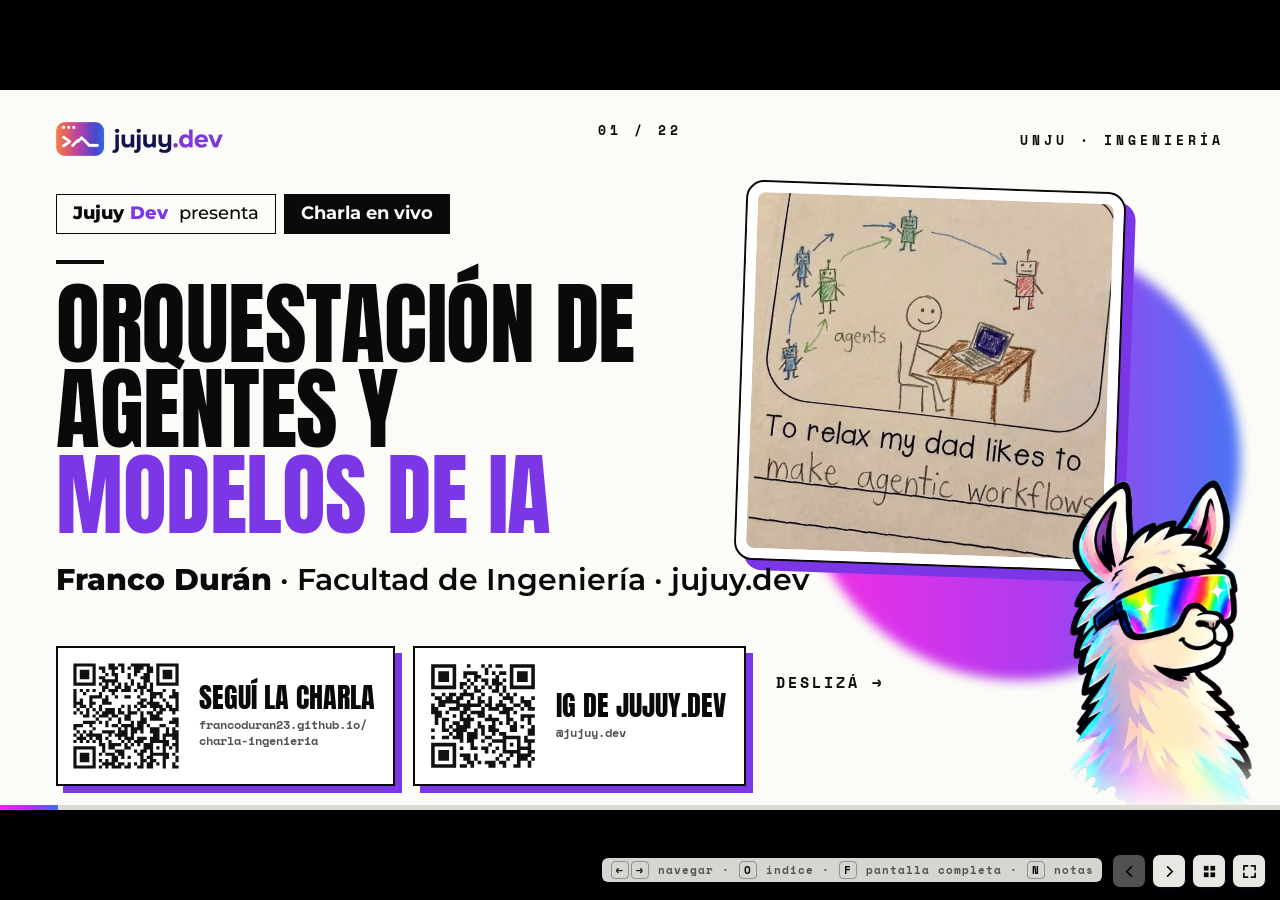
==== commit 8619af5b: "Revela el ? entre duelo y hackatones: Orquestación de agentes" ====
--- a/index.html
+++ b/index.html
@@ -455,6 +455,21 @@
  <aside class="notes"><p>Las 5 etapas del duelo con la IA. Mis compañeros, varios de +40, vivieron esto: la IA estaba mal vista. Yo esto lo viví 5 meses antes que ellos.</p><p>1. Negación: “la IA no sirve, escribe código malo”.</p><p>2. Ira: posts en contra todo el tiempo, y gente contando que se quedó sin laburo por la IA (aparecen las burbujas).</p><p>3. Negociación: “bueno, la uso… pero solo para autocompletar, nada más”.</p><p>4. Depresión: this is fine (aparece la foto; todo se prende fuego y uno sigue con la laptop).</p><p>5. Aceptación: y de golpe, pum: un post que daba esperanza. [Contar el post — el de “cielo” / Martín.]</p><p>Y después de esto les cuento el punto “?”: cómo trabajo yo.</p></aside>
 </section>
 
+<!-- 05b RESPUESTA AL ? -->
+<section class="slide s08" data-title="Orquestación de agentes">
+ <img class="logo" src="assets/jujuydev-logo.webp" alt="jujuy.dev">
+ <div class="head"><div class="bar"></div><h2 class="display">Las pantallas <span class="hl">compartidas</span></h2><div class="lead muted">El punto 5</div></div>
+ <div class="tl"><div class="line"></div>
+  <div class="node" style="left:0"><div class="dot">1</div><p>Chat + copiar/pegar</p></div>
+  <div class="node" style="left:396px"><div class="dot">2</div><p>CLI</p></div>
+  <div class="node" style="left:594px"><div class="dot">3</div><p>Prompts larguísimos</p></div>
+  <div class="node" style="left:792px"><div class="dot">4</div><p>Skills / AGENTS.md</p></div>
+  <div class="node me q step" data-step="1" style="left:990px"><div class="dot">5</div><p class="qm" style="font-size:26px;line-height:1.05;white-space:normal;max-width:220px;text-transform:none;letter-spacing:0">Orquestación<br>de agentes</p></div>
+ </div>
+ <div class="shot mystery pop" data-step="1" style="z-index:15;left:612px;top:250px;width:614px;height:345px;border-radius:14px" aria-label="Orquestación de agentes"><div class="mbar"><i></i><i></i><i></i></div><b style="font-size:68px;line-height:1.05;text-align:center;padding:24px;margin-top:48px;max-width:92%;display:block">Orquestación<br>de agentes</b></div>
+ <aside class="notes"><p>Y acá está el punto 5: orquestación de agentes. Así trabajo yo.</p></aside>
+</section>
+
 <!-- 06 PUERTA DE ENTRADA -->
 <section class="slide s10" data-title="La puerta de entrada: hackatones">
  <img class="logo" src="assets/jujuydev-logo.webp" alt="jujuy.dev">
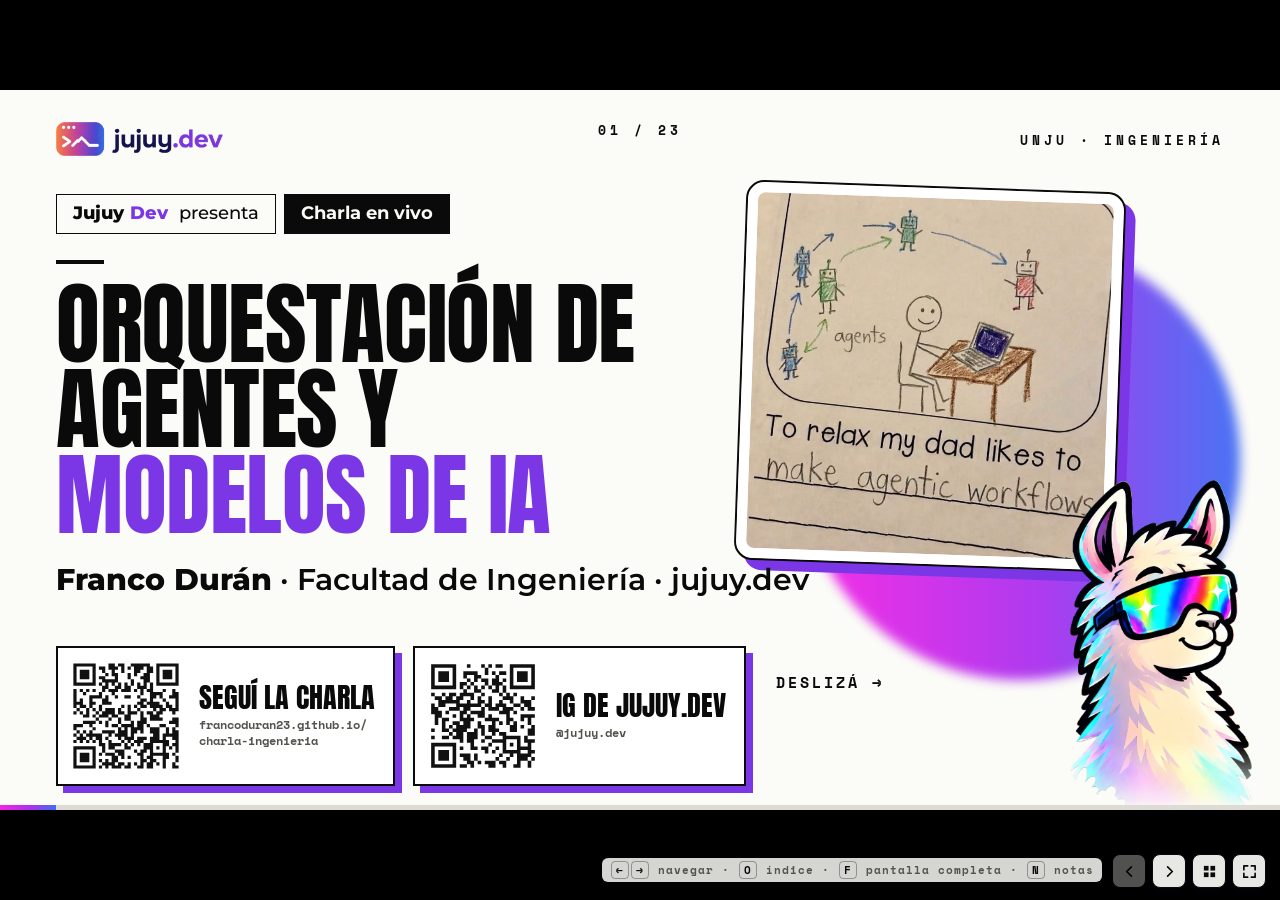
==== commit 8ded3b54: "Metáfora del elefante + hackatones: Buenos Aires, sin cierre de puerta" ====
--- a/index.html
+++ b/index.html
@@ -346,6 +346,13 @@
 .s22:has(.qr.on) .llama{transform:scale(.42)}
 .s22:has(.qr.on) .orb{opacity:0}
 .s03 .lg.sx{width:360px!important;height:128px!important;border:2px solid var(--violet)}.s03 .lg.sx img{padding:8px 14px!important}
+.s08 .meme{left:612px;top:200px;width:614px;height:420px;border:2px solid var(--ink);box-shadow:10px 10px 0 var(--violet),var(--shadow-tile)}.s08 .meme img{object-fit:contain;background:#000}.s08 .meme .cap{position:absolute;left:12px;bottom:12px}
+/* metáfora elefante */
+.s08e .head{max-width:52%}
+.s08e .head h2{font-size:clamp(42px,4.6vw,68px)}
+.s08e .punch{position:absolute;left:56px;bottom:64px;width:520px;font:400 44px/1.1 var(--font-condensed);text-transform:uppercase;z-index:3}
+.s08e .meme{right:48px;top:150px;width:620px;height:500px;border:2px solid var(--ink);box-shadow:12px 12px 0 var(--violet),var(--shadow-tile);z-index:2}
+.s08e .meme img{object-fit:cover;object-position:50% 40%;background:#f4f1ea}
 /* bloque producto */
 .pr .kicker{}
 .pr .cols{position:absolute;left:56px;right:56px;top:250px;display:grid;grid-template-columns:1fr 1fr;gap:14px 40px;z-index:3}
@@ -434,6 +441,15 @@
  <aside class="notes"><p>Hace 5 meses, mis compañeros compartían pantalla.</p><p>Uno le preguntaba a la IA y copiaba y pegaba. Otro usaba un CLI. Otros, prompts larguísimos. Algunos ya usaban skills o AGENTS.md…</p><p>¿Y el 5? Lo vemos después de las etapas del duelo.</p></aside>
 </section>
 
+<!-- 04b ELEFANTE -->
+<section class="slide s08e" data-title="Cómo se come un elefante">
+ <img class="logo" src="assets/jujuydev-logo.webp" alt="jujuy.dev">
+ <div class="head"><div class="bar"></div><h2 class="display">¿Cómo se come<br>un <span class="hl">elefante</span>?</h2></div>
+ <div class="punch step" data-step="1">De a <span class="hl">un bocado</span>.</div>
+ <figure class="media meme"><img src="assets/memes/04-comer-elefante.jpg" alt="Persona intentando comer un elefante entero"></figure>
+ <aside class="notes"><p>Metáfora: si querés comerte el elefante de un saque, te atragantás. Hay que ir de a un bocado. Después lo conecto con orquestar agentes.</p></aside>
+</section>
+
 <!-- 05 5 ETAPAS DEL DUELO -->
 <section class="slide s09" data-title="Las 5 etapas del duelo con la IA">
  <img class="logo" src="assets/jujuydev-logo.webp" alt="jujuy.dev">
@@ -466,26 +482,25 @@
   <div class="node" style="left:792px"><div class="dot">4</div><p>Skills / AGENTS.md</p></div>
   <div class="node me q step" data-step="1" style="left:990px"><div class="dot">5</div><p class="qm" style="font-size:26px;line-height:1.05;white-space:normal;max-width:220px;text-transform:none;letter-spacing:0">Orquestación<br>de agentes</p></div>
  </div>
- <div class="shot mystery pop" data-step="1" style="z-index:15;left:612px;top:250px;width:614px;height:345px;border-radius:14px" aria-label="Orquestación de agentes"><div class="mbar"><i></i><i></i><i></i></div><b style="font-size:68px;line-height:1.05;text-align:center;padding:24px;margin-top:48px;max-width:92%;display:block">Orquestación<br>de agentes</b></div>
+ <figure class="media meme pop" data-step="1" style="left:612px;top:200px;width:614px;height:420px;z-index:15"><img src="assets/memes/05-orquesta-conductor.gif" alt="Director de orquesta"></figure>
  <aside class="notes"><p>Y acá está el punto 5: orquestación de agentes. Así trabajo yo.</p></aside>
 </section>
 
 <!-- 06 PUERTA DE ENTRADA -->
 <section class="slide s10" data-title="La puerta de entrada: hackatones">
  <img class="logo" src="assets/jujuydev-logo.webp" alt="jujuy.dev">
- <div class="head"><div class="bar"></div><h2 class="display">La puerta de entrada: <span class="hl">hackatones</span></h2></div>
+ <div class="head"><div class="bar"></div><h2 class="display">¿Por qué las <span class="hl">hackatones</span>?</h2></div>
  <div class="flow">
-  <span class="tag tag--solid step" data-step="1">🏁 Hackatones</span>
-  <span class="tag step" data-step="2">↳ 🤖 Programar con IA</span>
-  <span class="tag step" data-step="3">↳ 👀 Seguir a los que ganaban</span>
-  <span class="tag tag--violet step" data-step="4">↳ 🌉 Rondas + su empresa en San Francisco</span>
- </div>
- <div class="from step" data-step="5">Desde Argentina, LATAM o <span class="hl">cualquier país</span>.</div>
- <div class="lead end step" data-step="6">Ahí me metí en la <b>ingeniería de agentes de IA</b>.</div>
+  <span class="tag tag--solid step" data-step="1">🚀 En un finde armás algo real</span>
+  <span class="tag step" data-step="2">↳ 🧠 Aprendés más que en un mes de clase</span>
+  <span class="tag step" data-step="3">↳ 🤝 Conocés gente que también quiere construir</span>
+  <span class="tag tag--violet step" data-step="4">↳ ⚡ Ahí descubrís programar con IA y agentes</span>
+ </div>
+ <div class="from step" data-step="5">No hace falta estar en Buenos Aires. <span class="hl">Desde Jujuy también.</span></div>
  <div class="orb"></div>
  <figure class="media photo" data-label="FOTO: Franco en una hackatón"><img src="assets/fotos/10-hackaton.jpg" alt="Franco pitcheando en HackCBA"></figure>
  <figure class="media sala" data-label="FOTO: sala de HackCBA"><img src="assets/fotos/10-hackaton-sala.jpg" alt="Sala de HackCBA llena de hackers"></figure>
- <aside class="notes"><p>La puerta de entrada fueron las hackatones. Programar con IA, y seguir a la gente que ganaba hackatones, levantaba rondas y armaba su empresa en San Francisco… desde Argentina, desde LATAM, desde cualquier país.</p><p>Ahí me perfeccioné y me metí en la ingeniería de agentes de IA.</p></aside>
+ <aside class="notes"><p>Las hackatones importan porque en un finde armás algo real, aprendés a mil, conocés gente que también quiere construir, y ahí descubrís programar con IA y agentes.</p><p>No hace falta estar en Buenos Aires: desde Jujuy también.</p></aside>
 </section>
 
 <!-- 07 MODELO ≠ AGENTE -->
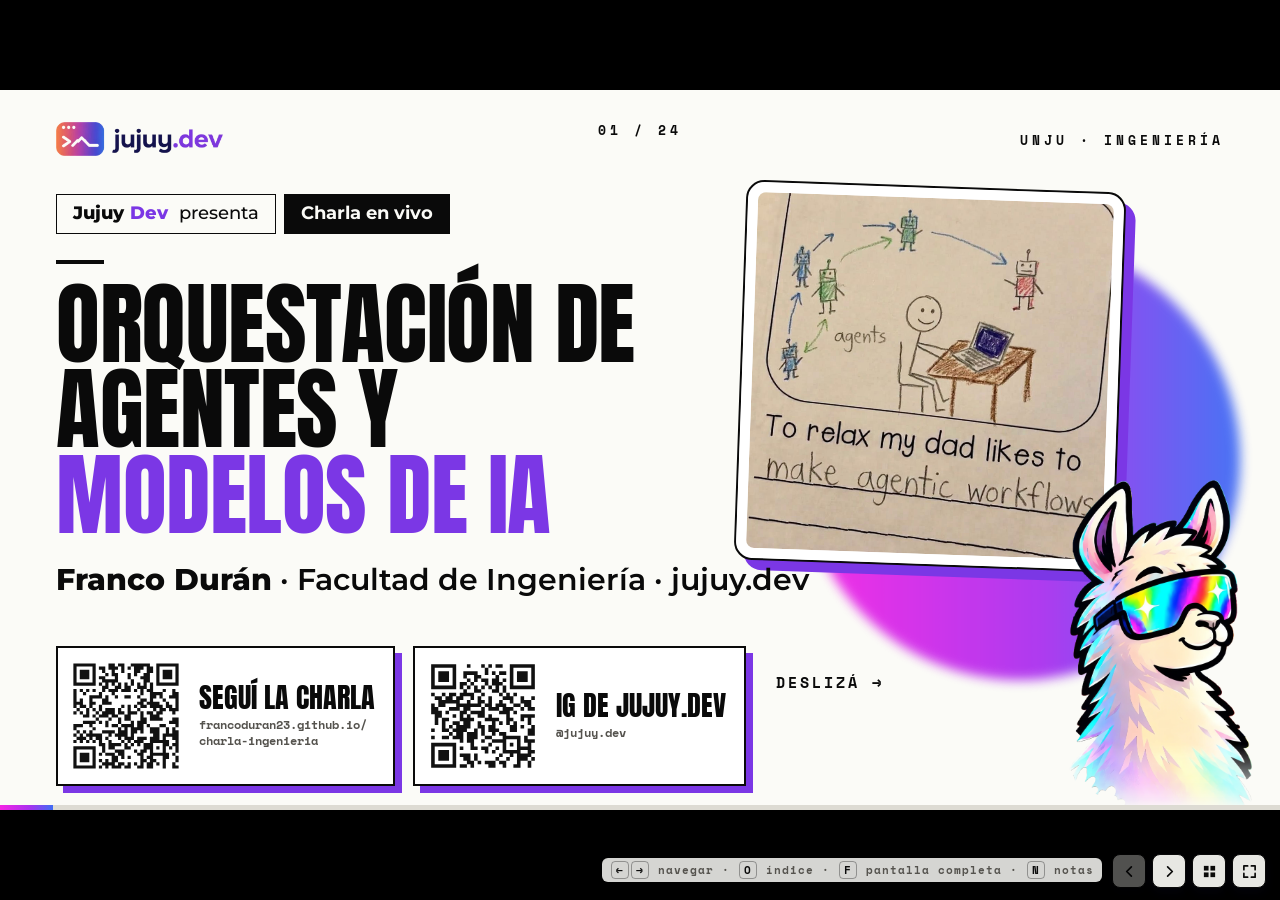
==== commit 25606c22: "feat: add the depresión slide with the Claude subway video Play the hi-vis subway gag between the gr" ====
--- a/index.html
+++ b/index.html
@@ -3,7 +3,7 @@
 <meta name="description" content="Orquestación de agentes y modelos de IA — charla de Franco Durán (jujuy.dev) en la Facultad de Ingeniería de la UNJu.">
 <meta property="og:title" content="Orquestación de agentes y modelos de IA — Franco Durán · jujuy.dev">
 <link rel="icon" href="assets/jujuydev-isotipo.png">
-<link rel="stylesheet" href="base.css?v=44"><link rel="stylesheet" href="charla.css?v=44">
+<link rel="stylesheet" href="base.css?v=45"><link rel="stylesheet" href="charla.css?v=45">
 <style>
 /* 01 */
 .s01 .copy{position:absolute;left:56px;top:104px;width:760px;z-index:3}
@@ -347,6 +347,11 @@
 .s22:has(.qr.on) .orb{opacity:0}
 .s03 .lg.sx{width:360px!important;height:128px!important;border:2px solid var(--violet)}.s03 .lg.sx img{padding:8px 14px!important}
 .s08 .meme{left:612px;top:200px;width:614px;height:420px;border:2px solid var(--ink);box-shadow:10px 10px 0 var(--violet),var(--shadow-tile)}.s08 .meme img{object-fit:contain;background:#000}.s08 .meme .cap{position:absolute;left:12px;bottom:12px}
+/* depresión: POV yo y Claude (entre el duelo y el elefante) */
+.s09d .head{right:auto;width:580px}
+.s09d .head h2{font-size:96px}
+.s09d .lead{margin-top:18px}
+.s09d .meme{right:56px;top:120px;width:520px;height:520px;border:2px solid var(--ink);box-shadow:12px 12px 0 var(--violet),var(--shadow-tile);z-index:2}
 /* metáfora elefante */
 .s08e .head{max-width:52%}
 .s08e .head h2{font-size:clamp(42px,4.6vw,68px)}
@@ -441,14 +446,6 @@
  <aside class="notes"><p>Hace 5 meses, mis compañeros compartían pantalla.</p><p>Uno le preguntaba a la IA y copiaba y pegaba. Otro usaba un CLI. Otros, prompts larguísimos. Algunos ya usaban skills o AGENTS.md…</p><p>¿Y el 5? Lo vemos después de las etapas del duelo.</p></aside>
 </section>
 
-<!-- 04b ELEFANTE -->
-<section class="slide s08e" data-title="Cómo se come un elefante">
- <img class="logo" src="assets/jujuydev-logo.webp" alt="jujuy.dev">
- <div class="head"><div class="bar"></div><h2 class="display">¿Cómo se come<br>un <span class="hl">elefante</span>?</h2></div>
- <div class="punch step" data-step="1">De a <span class="hl">un bocado</span>.</div>
- <figure class="media meme"><img src="assets/memes/04-comer-elefante.jpg" alt="Persona intentando comer un elefante entero"></figure>
- <aside class="notes"><p>Metáfora: si querés comerte el elefante de un saque, te atragantás. Hay que ir de a un bocado. Después lo conecto con orquestar agentes.</p></aside>
-</section>
 
 <!-- 05 5 ETAPAS DEL DUELO -->
 <section class="slide s09" data-title="Las 5 etapas del duelo con la IA">
@@ -468,9 +465,25 @@
  <figure class="media neg pop" data-step="2" data-label="CAPTURA: posts en contra de la IA"><img src="assets/fotos/09-posts-en-contra.png" alt=""><span class="tag tag--solid cap">Mi timeline</span></figure>
  <figure class="media tif pop" data-step="4"><img src="assets/fotos/09-this-is-fine.jpg" alt="Franco con su laptop en un set de “This is fine”"></figure>
  <figure class="media pos pop" data-step="5" data-label="CAPTURA: el post que dio esperanza"><img src="assets/fotos/09-post-esperanza.png" alt=""><span class="tag tag--violet cap">El post que lo cambió todo</span></figure>
- <aside class="notes"><p>Las 5 etapas del duelo con la IA. Mis compañeros, varios de +40, vivieron esto: la IA estaba mal vista. Yo esto lo viví 5 meses antes que ellos.</p><p>1. Negación: “la IA no sirve, escribe código malo”.</p><p>2. Ira: posts en contra todo el tiempo, y gente contando que se quedó sin laburo por la IA (aparecen las burbujas).</p><p>3. Negociación: “bueno, la uso… pero solo para autocompletar, nada más”.</p><p>4. Depresión: this is fine (aparece la foto; todo se prende fuego y uno sigue con la laptop).</p><p>5. Aceptación: y de golpe, pum: un post que daba esperanza. [Contar el post — el de “cielo” / Martín.]</p><p>Y después de esto les cuento el punto “?”: cómo trabajo yo.</p></aside>
-</section>
-
+ <aside class="notes"><p>Las 5 etapas del duelo con la IA. Mis compañeros, varios de +40, vivieron esto: la IA estaba mal vista. Yo esto lo viví 5 meses antes que ellos.</p><p>1. Negación: “la IA no sirve, escribe código malo”.</p><p>2. Ira: posts en contra todo el tiempo, y gente contando que se quedó sin laburo por la IA (aparecen las burbujas).</p><p>3. Negociación: “bueno, la uso… pero solo para autocompletar, nada más”.</p><p>4. Depresión: this is fine (aparece la foto; todo se prende fuego y uno sigue con la laptop). La que sigue es el POV yo y Claude.</p><p>5. Aceptación: y de golpe, pum: un post que daba esperanza. [Contar el post — el de “cielo” / Martín.]</p><p>Y después de esto les cuento el punto “?”: cómo trabajo yo.</p></aside>
+</section>
+
+
+<!-- 05b DEPRESIÓN: POV yo y Claude -->
+<section class="slide s09d" data-title="Depresión: POV yo y Claude">
+ <img class="logo" src="assets/jujuydev-logo.webp" alt="jujuy.dev">
+ <div class="head"><div class="bar"></div><h2 class="display"><span class="hl">Depresión</span></h2><div class="lead">POV: yo y Claude</div></div>
+ <figure class="media meme"><video src="assets/memes/09-yo-y-claude.mp4" muted autoplay loop playsinline preload="auto" aria-label="Tipo con chaleco reflectivo empujando un tren del subte"></video></figure>
+ <aside class="notes"><p>Chiste: laburar con Claude es empujar el tren a mano. El del chaleco hace de cuenta que mueve el subte de Nueva York.</p><p>Puente, antes de la aceptación: no se empuja el elefante entero. Después, de a un bocado, y ahí orquestación.</p></aside>
+</section>
+<!-- 05c ELEFANTE -->
+<section class="slide s08e" data-title="Cómo se come un elefante">
+ <img class="logo" src="assets/jujuydev-logo.webp" alt="jujuy.dev">
+ <div class="head"><div class="bar"></div><h2 class="display">¿Cómo se come<br>un <span class="hl">elefante</span>?</h2></div>
+ <div class="punch step" data-step="1">De a <span class="hl">un bocado</span>.</div>
+ <figure class="media meme"><img src="assets/memes/04-comer-elefante.jpg" alt="Persona intentando comer un elefante entero"></figure>
+ <aside class="notes"><p>Metáfora: si querés comerte el elefante de un saque, te atragantás. Hay que ir de a un bocado. Después lo conecto con orquestar agentes.</p></aside>
+</section>
 <!-- 05b RESPUESTA AL ? -->
 <section class="slide s08" data-title="Orquestación de agentes">
  <img class="logo" src="assets/jujuydev-logo.webp" alt="jujuy.dev">
@@ -775,4 +788,4 @@
 
  <div class="counter"></div><div class="progress"><i></i></div>
 </div>
-<script src="deck.js?v=44"></script></body></html>
+<script src="deck.js?v=45"></script></body></html>
--- a/charla.css
+++ b/charla.css
@@ -37,8 +37,8 @@
 .sticker{position:absolute;z-index:6;font:400 30px/1 var(--font-condensed);text-transform:uppercase;background:var(--violet);color:#fff;padding:12px 18px;transform:rotate(-5deg);box-shadow:5px 5px 0 var(--ink)}
 /* media + placeholders */
 .media{position:absolute;margin:0;border-radius:var(--radius-tile);overflow:hidden;background:var(--paper-sunk);box-shadow:var(--shadow-tile)}
-.media img{width:100%;height:100%;object-fit:cover;display:block}
-.media.meme{background:var(--ink)} .media.meme img{object-fit:contain}
+.media img,.media video{width:100%;height:100%;object-fit:cover;display:block}
+.media.meme{background:var(--ink)} .media.meme img,.media.meme video{object-fit:contain}
 .media.contain img{object-fit:contain;background:var(--paper-raised)}
 .media .ph{display:none}
 .media.missing img{display:none}
